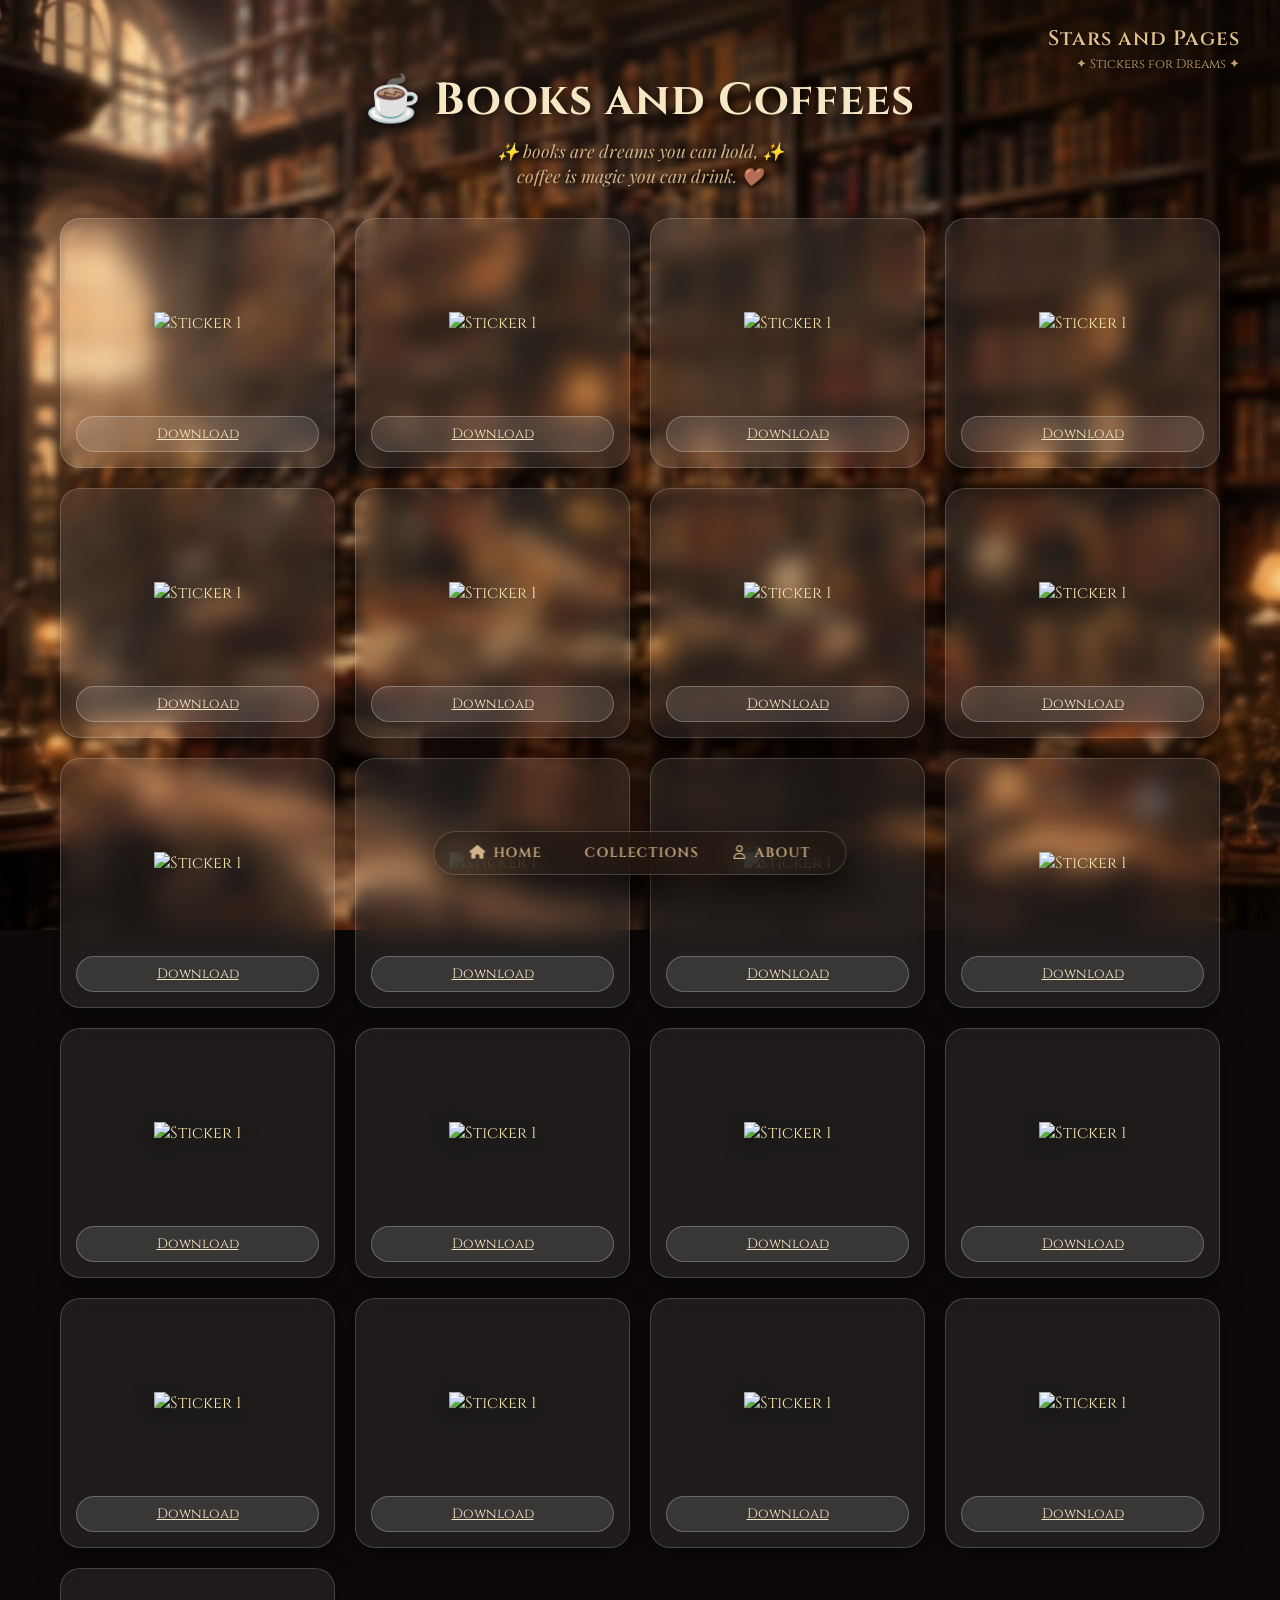
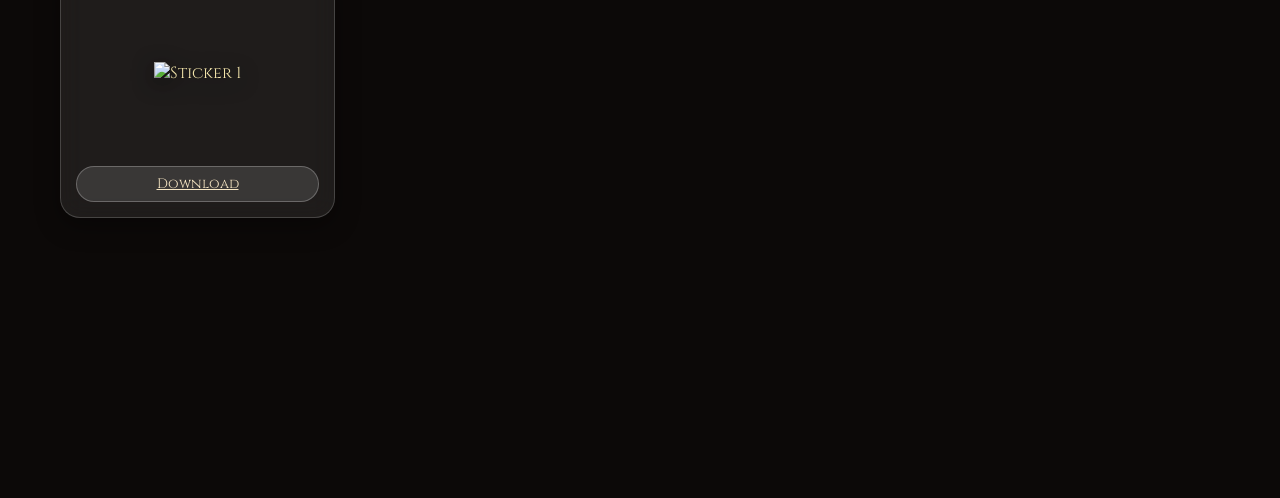
==== books.html @ 7e1c61fa "Add files via upload" ====
<!DOCTYPE html>
<html lang="en">
<head>
    <meta charset="UTF-8">
    <meta name="viewport" content="width=device-width, initial-scale=1.0">
    <title>Books and Coffees - Book Page</title>
    <!-- Font Awesome للأيقونات -->
    <link rel="stylesheet" href="https://cdnjs.cloudflare.com/ajax/libs/font-awesome/6.4.0/css/all.min.css">
    <!-- Google Fonts لتصميم الخطوط بشكل مماثل للصورة -->
    <link rel="preconnect" href="https://fonts.googleapis.com">
    <link rel="preconnect" href="https://fonts.gstatic.com" crossorigin>
    <link href="https://fonts.googleapis.com/css2?family=Cinzel:wght@400;600;700&family=Playfair+Display:ital,wght@0,400;0,600;1,400&display=swap" rel="stylesheet">
    <link rel="stylesheet" href="style.css">
</head>
<body class="book-page">

    <!-- Top Right Brand/Header -->
    <div class="book-page-brand">
        <h2>Stars and Pages</h2>
        <p>✦ Stickers for Dreams ✦</p>
    </div>

    <div class="book-page-container">
        <!-- Main Title Header -->
        <header class="book-page-header">
            <h1 class="book-page-title">☕ Books and Coffees</h1>
            <p class="book-page-subtitle">✨ books are dreams you can hold, ✨<br>coffee is magic you can drink. 🤎</p>
        </header>

                  <!-- Bottom Navigation Bar -->
  <nav class="book-page-nav">
    <a href="main.html" class="book-page-nav-item ">
      <i class="fa-solid fa-house"></i>
      <span>HOME</span>
    </a>
    <a href="collections.html" class="book-page-nav-item">
      <i class="fa-solid fa-sparkles"></i>
      <span>COLLECTIONS</span>
    </a>
    
    <a href="index.html" class="book-page-nav-item">
      <i class="fa-regular fa-user"></i>
      <span>ABOUT</span>
    </a>
  </nav>

        <!-- Cards Grid Area -->
        <main class="book-page-grid">
            
<!-- Card 1 -->
            <div class="book-page-card" data-id="1" data-title="Sticker 1" data-img="stickers/books/sticker1.png">
                <div class="book-page-img-wrapper">
                    <img src="stickers/books/1.png" alt="Sticker 1">
                </div>
                <div class="book-page-card-actions">
      
                    <a href="stickers/books/1.png" download="sticker1.png" class="book-page-download-btn">Download</a>

                </div>
            </div>

            <div class="book-page-card" data-id="1" data-title="Sticker 1" data-img="stickers/books/sticker1.png">
                <div class="book-page-img-wrapper">
                    <img src="stickers/books/2.png" alt="Sticker 1">
                </div>
                <div class="book-page-card-actions">
      
                    <a href="stickers/books/2.png" download="sticker1.png" class="book-page-download-btn">Download</a>

                </div>
            </div>

            <div class="book-page-card" data-id="1" data-title="Sticker 1" data-img="stickers/books/sticker1.png">
                <div class="book-page-img-wrapper">
                    <img src="stickers/books/3.png" alt="Sticker 1">
                </div>
                <div class="book-page-card-actions">
      
                    <a href="stickers/books/3.png" download="sticker1.png" class="book-page-download-btn">Download</a>

                </div>
            </div>

            <div class="book-page-card" data-id="1" data-title="Sticker 1" data-img="stickers/books/sticker1.png">
                <div class="book-page-img-wrapper">
                    <img src="stickers/books/4.png" alt="Sticker 1">
                </div>
                <div class="book-page-card-actions">
      
                    <a href="stickers/books/4.png" download="sticker1.png" class="book-page-download-btn">Download</a>

                </div>
            </div>

            <div class="book-page-card" data-id="1" data-title="Sticker 1" data-img="stickers/books/sticker1.png">
                <div class="book-page-img-wrapper">
                    <img src="stickers/books/5.png" alt="Sticker 1">
                </div>
                <div class="book-page-card-actions">
      
                    <a href="stickers/books/5.png" download="sticker1.png" class="book-page-download-btn">Download</a>

                </div>
            </div>

            <div class="book-page-card" data-id="1" data-title="Sticker 1" data-img="stickers/books/sticker1.png">
                <div class="book-page-img-wrapper">
                    <img src="stickers/books/6.png" alt="Sticker 1">
                </div>
                <div class="book-page-card-actions">
      
                    <a href="stickers/books/6.png" download="sticker1.png" class="book-page-download-btn">Download</a>

                </div>
            </div>

            <div class="book-page-card" data-id="1" data-title="Sticker 1" data-img="stickers/books/sticker1.png">
                <div class="book-page-img-wrapper">
                    <img src="stickers/books/7.png" alt="Sticker 1">
                </div>
                <div class="book-page-card-actions">
      
                    <a href="stickers/books/7.png" download="sticker1.png" class="book-page-download-btn">Download</a>

                </div>
            </div>

            <div class="book-page-card" data-id="1" data-title="Sticker 1" data-img="stickers/books/sticker1.png">
                <div class="book-page-img-wrapper">
                    <img src="stickers/books/8.png" alt="Sticker 1">
                </div>
                <div class="book-page-card-actions">
      
                    <a href="stickers/books/8
                    .png" download="sticker1.png" class="book-page-download-btn">Download</a>

                </div>
            </div>

            <div class="book-page-card" data-id="1" data-title="Sticker 1" data-img="stickers/books/sticker1.png">
                <div class="book-page-img-wrapper">
                    <img src="stickers/books/9.png" alt="Sticker 1">
                </div>
                <div class="book-page-card-actions">
      
                    <a href="stickers/books/9.png" download="sticker1.png" class="book-page-download-btn">Download</a>

                </div>
            </div>

            <div class="book-page-card" data-id="1" data-title="Sticker 1" data-img="stickers/books/sticker1.png">
                <div class="book-page-img-wrapper">
                    <img src="stickers/books/10.png" alt="Sticker 1">
                </div>
                <div class="book-page-card-actions">
      
                    <a href="stickers/books/10.png" download="sticker1.png" class="book-page-download-btn">Download</a>

                </div>
            </div>

            <div class="book-page-card" data-id="1" data-title="Sticker 1" data-img="stickers/books/sticker1.png">
                <div class="book-page-img-wrapper">
                    <img src="stickers/books/11.png" alt="Sticker 1">
                </div>
                <div class="book-page-card-actions">
      
                    <a href="stickers/books/11.png" download="sticker1.png" class="book-page-download-btn">Download</a>

                </div>
            </div>

            <div class="book-page-card" data-id="1" data-title="Sticker 1" data-img="stickers/books/sticker1.png">
                <div class="book-page-img-wrapper">
                    <img src="stickers/books/12.png" alt="Sticker 1">
                </div>
                <div class="book-page-card-actions">
      
                    <a href="stickers/books/12.png" download="sticker1.png" class="book-page-download-btn">Download</a>

                </div>
            </div>

            <div class="book-page-card" data-id="1" data-title="Sticker 1" data-img="stickers/books/sticker1.png">
                <div class="book-page-img-wrapper">
                    <img src="stickers/books/13.png" alt="Sticker 1">
                </div>
                <div class="book-page-card-actions">
      
                    <a href="stickers/books/13.png" download="sticker1.png" class="book-page-download-btn">Download</a>

                </div>
            </div>

            <div class="book-page-card" data-id="1" data-title="Sticker 1" data-img="stickers/books/sticker1.png">
                <div class="book-page-img-wrapper">
                    <img src="stickers/books/14.png" alt="Sticker 1">
                </div>
                <div class="book-page-card-actions">
      
                    <a href="stickers/books/14.png" download="sticker1.png" class="book-page-download-btn">Download</a>

                </div>
            </div>

            <div class="book-page-card" data-id="1" data-title="Sticker 1" data-img="stickers/books/sticker1.png">
                <div class="book-page-img-wrapper">
                    <img src="stickers/books/15.png" alt="Sticker 1">
                </div>
                <div class="book-page-card-actions">
      
                    <a href="stickers/books/15.png" download="sticker1.png" class="book-page-download-btn">Download</a>
                </div>
            </div>

            <div class="book-page-card" data-id="1" data-title="Sticker 1" data-img="stickers/books/sticker1.png">
                <div class="book-page-img-wrapper">
                    <img src="stickers/books/16.png" alt="Sticker 1">
                </div>
                <div class="book-page-card-actions">
      
                    <a href="stickers/books/16.png" download="sticker1.png" class="book-page-download-btn">Download</a>
                </div>
            </div>

            <div class="book-page-card" data-id="1" data-title="Sticker 1" data-img="stickers/books/sticker1.png">
                <div class="book-page-img-wrapper">
                    <img src="stickers/books/17.png" alt="Sticker 1">
                </div>
                <div class="book-page-card-actions">
      
                    <a href="stickers/books/17.png" download="sticker1.png" class="book-page-download-btn">Download</a>
                </div>
            </div>

            <div class="book-page-card" data-id="1" data-title="Sticker 1" data-img="stickers/books/sticker1.png">
                <div class="book-page-img-wrapper">
                    <img src="stickers/books/18.png" alt="Sticker 1">
                </div>
                <div class="book-page-card-actions">
      
                    <a href="stickers/books/18.png" download="sticker1.png" class="book-page-download-btn">Download</a>
                </div>
            </div>

            <div class="book-page-card" data-id="1" data-title="Sticker 1" data-img="stickers/books/sticker1.png">
                <div class="book-page-img-wrapper">
                    <img src="stickers/books/19.png" alt="Sticker 1">
                </div>
                <div class="book-page-card-actions">
      
                    <a href="stickers/books/19.png" download="sticker1.png" class="book-page-download-btn">Download</a>
                </div>
            </div>

            <div class="book-page-card" data-id="1" data-title="Sticker 1" data-img="stickers/books/sticker1.png">
                <div class="book-page-img-wrapper">
                    <img src="stickers/books/20.png" alt="Sticker 1">
                </div>
                <div class="book-page-card-actions">
      
                    <a href="stickers/books/20.png" download="sticker1.png" class="book-page-download-btn">Download</a>
                </div>
            </div>

            <div class="book-page-card" data-id="1" data-title="Sticker 1" data-img="stickers/books/sticker1.png">
                <div class="book-page-img-wrapper">
                    <img src="stickers/books/21.png" alt="Sticker 1">
                </div>
                <div class="book-page-card-actions">
      
                    <a href="stickers/books/21.png" download="sticker1.png" class="book-page-download-btn">Download</a>
                </div>
            </div>

        </main>

    </div>
</body>
</html>
---- style.css ----
:root {
  --font-serif: 'Cinzel', serif;
  --font-sans: 'Montserrat', sans-serif;
  --gold-warm: #e6b87d;
}

* {
  margin: 0;
  padding: 0;
  box-sizing: border-box;
}

body.room-page {
  font-family: var(--font-sans);
  color: #fff;
  height: 100vh;
  width: 100vw;
  overflow: hidden;
  
  /* وضع الصورة الثانية كخلفية كاملة ومباشرة */
  background: url('room-bg.jpg') center center / cover no-repeat;
  display: flex;
  flex-direction: column;
  justify-content: space-between;
}

/* Header Navbar */
.top-nav {
  display: flex;
  justify-content: space-between;
  align-items: center;
  padding: 20px 45px;
  font-size: 0.8rem;
  letter-spacing: 2px;
}

.top-nav a {
  color: #ddd;
  text-decoration: none;
  margin-right: 20px;
}

.icon-btn {
  background: none;
  border: none;
  color: #fff;
  font-size: 1rem;
  cursor: pointer;
  margin-left: 12px;
  position: relative;
}

.badge {
  position: absolute;
  top: -6px;
  right: -8px;
  background: #c88d66;
  color: white;
  font-size: 0.6rem;
  padding: 2px 5px;
  border-radius: 50%;
}

/* Center Titles */
.hero-header {
  text-align: center;
  margin-top: -10px;
}

.room-title {
  font-family: var(--font-serif);
  font-size: 3.5rem;
  line-height: 0.95;
  color: #f7ebd9;
  text-shadow: 0 2px 10px rgba(0, 0, 0, 0.7);
}

.room-title span {
  font-style: italic;
  font-weight: 300;
}

.planet-accent {
  font-size: 1.2rem;
  margin-top: 5px;
}

.room-subtitle {
  font-size: 0.7rem;
  letter-spacing: 3.5px;
  color: var(--gold-warm);
  margin-top: 4px;
  text-shadow: 0 1px 5px rgba(0,0,0,0.8);
}

/* Invisible Clickable Area Over Space Window */
.window-clickable-area {
  position: absolute;
  top: 22%;
  left: 50%;
  transform: translateX(-50%);
  width: 380px;
  height: 250px;
  border-radius: 120px 120px 30px 30px;
  cursor: pointer;
  z-index: 5;
}
/* Invisible Clickable Area Over Bookshelf */
.bookshelf-clickable-area {
  position: absolute;
  top: 75px;
  right: 0;
  width: 32%;
  height: calc(100% - 75px);
  cursor: pointer;
  z-index: 5;
  display: block;
}
/* Invisible Clickable Area Over Vinyl Player */
.vinyl-clickable-area {
  position: absolute;
  top: 45%;
  left: 32%;
  width: 110px;
  height: 120px;
  cursor: pointer;
  z-index: 5;
  display: block;
}

/* Overlay Cards */
.cards-container {
  display: flex;
  justify-content: center;
  gap: 20px;
  margin-bottom: 90px;
  padding: 0 20px;
  z-index: 10;
}

.card {
  width: 200px;
  height: 180px;
  border-radius: 22px;
  padding: 18px;
  display: flex;
  flex-direction: column;
  justify-content: space-between;
  align-items: center;
  text-decoration: none;
  color: #fff;
  backdrop-filter: blur(4px);
  border: 1px solid rgba(255, 255, 255, 0.25);
  transition: transform 0.3s ease, box-shadow 0.3s ease;
}

.card:hover {
  transform: translateY(-6px);
  box-shadow: 0 10px 20px rgba(0, 0, 0, 0.5);
}

.card-space { background: rgba(58, 56, 78, 0.85); }
.card-books { background: rgba(181, 126, 88, 0.85); }
.card-flowers { background: rgba(108, 117, 95, 0.85); }

.card-icon { font-size: 2.2rem; }
.card h2 { font-family: var(--font-serif); font-size: 0.85rem; letter-spacing: 1.5px; text-align: center; }
.explore-btn { color: #f0e2d0; font-size: 0.75rem; display: flex; align-items: center; gap: 6px; }

/* Bottom Floating Bar */
.bottom-nav {
  position: fixed;
  bottom: 20px;
  left: 50%;
  transform: translateX(-50%);
  background: #ecdac5;
  padding: 10px 35px;
  border-radius: 40px;
  display: flex;
  gap: 30px;
  box-shadow: 0 10px 25px rgba(0, 0, 0, 0.5);
  z-index: 100;
}

.nav-item {
  color: #4a3828;
  text-decoration: none;
  display: flex;
  align-items: center;
  gap: 8px;
  font-size: 0.75rem;
  font-weight: 600;
  letter-spacing: 1px;
}

.nav-item.active { color: #000; }
.badge-inline { background: #6b523e; color: white; border-radius: 50%; padding: 1px 5px; font-size: 0.6rem; }
/* 1. رفع العنوان والعنوان الفرعي ليكون فوق الشباك مباشرة */
.hero-header {
  position: absolute;
  top: 7%; /* رفع العنوان لأعلى الشاشة */
  left: 50%;
  transform: translateX(-50%);
  width: 100%;
  text-align: center;
  z-index: 15;
}

.room-title {
  font-family: var(--font-serif);
  font-size: 2.8rem; /* تصغير طفيف ليناسب المساحة العلوية فوق الشباك */
  line-height: 0.95;
  color: #f7ebd9;
  text-shadow: 0 2px 10px rgba(0, 0, 0, 0.8);
}

.room-subtitle {
  font-size: 0.65rem;
  letter-spacing: 3.5px;
  color: var(--gold-warm);
  margin-top: 4px;
}

/* 2. تعديل مكان البطاقات الثلاث لتكون في الأسفل بشكل متناسق فوق الملاحة السفلي */
.cards-container {
  position: absolute;
  bottom: 10px; /* تثبيت البطاقات فوق الشريط السفلي مباشرة */
  left: 50%;
  transform: translateX(-50%);
  display: flex;
  justify-content: center;
  gap: 18px;
  width: 100%;
  max-width: 800px;
  padding: 0 20px;
  z-index: 20;
}

.card {
  width: 160px;
  height: 130px;
  border-radius: 20px;
  padding: 15px;
  display: flex;
  flex-direction: column;
  justify-content: space-between;
  align-items: center;
  text-decoration: none;
  color: #fff;
  backdrop-filter: blur(8px);
  border: 1px solid rgba(255, 255, 255, 0.25);
  box-shadow: 0 8px 20px rgba(0, 0, 0, 0.4);
  transition: transform 0.3s ease, box-shadow 0.3s ease;
}

.card:hover {
  transform: translateY(-6px);
  box-shadow: 0 12px 25px rgba(0, 0, 0, 0.6);
}

/* ألوان البطاقات الثلاث */
.card-space { 
  background: rgba(62, 59, 85, 0.82); 
}

.card-books { 
  background: rgba(181, 126, 88, 0.82); 
}

.card-flowers { 
  background: rgba(108, 117, 95, 0.82); 
}

.card-icon { 
  font-size: 2rem; 
}

.card h2 { 
  font-family: var(--font-serif); 
  font-size: 0.8rem; 
  letter-spacing: 1.2px; 
  text-align: center; 
}

.explore-btn { 
  color: #f0e2d0; 
  font-size: 0.7rem; 
  display: flex; 
  align-items: center; 
  gap: 5px; 
}
* {
    margin: 0;
    padding: 0;
    box-sizing: border-box;
}

body, html {
    width: 100%;
    height: 100%;
    
    font-family: 'Cinzel', serif;
    background-color: #0c0908;
    color: #e2c18d;
}

/* الحاوية الرئيسية الواسعة */
.store-container {
    position: relative;
    width: 100%;
    height: 100vh;
    overflow: hidden;
    background: url('background.png') no-repeat center center/cover;
    display: flex;
    justify-content: center;
    align-items: center;
}

/* طبقة النصوص تتحرك مع نفس أبعاد صورة الخلفية */
.background-text-layer {
    position: absolute;
    left: 50%;
    top: 50%;
    transform: translate(-50%, -50%);
    
    width: max(100%, calc(100vh * 1.78397));
    aspect-ratio: 1536 / 861;
    
    pointer-events: none;
}

/* --- اللوحة المعلقة على اليسار (الأعلى) --- */
.top-left-board {
    position: absolute;
    left: 31.8%;
    top: 32%;
    width: 5.2%;
    text-align: center;
    font-family: 'Playfair Display', serif;
    font-style: italic;
    color: #cbb28d;
    font-size: 12px;
    line-height: 1.6;
    letter-spacing: 0.5px;
    opacity: 0.9;
}

.top-left-board .star-icon {
    margin-top: 8px;
    font-size: 9px;
}

/* --- اللوحة على الأرض على اليسار --- */
.floor-board {
    position: absolute;
    left: 2.2%;
    top: 30%;
    width: 4.5%;
    text-align: center;
    font-family: 'Playfair Display', serif;
    font-style: italic;
    color: #c3aa86;
    font-size: 12px;
    line-height: 1.6;
    letter-spacing: 0.5px;
    opacity: 0.9;
}

.floor-board .star-icon {
    margin-top: 6px;
    font-size: 9px;
}

/* --- منطقة الباب والمحتوى --- */
.door-content {
    position: absolute;
    left: 49.8%;
    top: 48%;
    transform: translate(-50%, -50%);
    width: 18%;
    display: flex;
    flex-direction: column;
    align-items: center;
    text-align: center;
    z-index: 10;
}

/* أيقونة كوكب زحل */
.planet-icon {
    margin-bottom: 2px;
    opacity: 0.95;
}

/* الشعار الرئيسي */
.brand-title {
    font-family: 'Cinzel', serif;
    font-size: 2.2vw;
    font-weight: 600;
    color: #f1d7ab;
    text-shadow: 0 0 12px rgba(235, 195, 138, 0.3);
    line-height: 1.05;
    letter-spacing: 0.5px;
    position: relative;
}

.ampersand-wrap {
    display: block;
    font-size: 2vw;
    position: relative;
}

/* السحب اليدوي الخفيف أسفل كلمة Pages */
.ampersand-wrap::after {
    content: '';
    position: absolute;
    left: -10%;
    bottom: -8px;
    width: 120%;
    height: 12px;
    border-bottom: 2px solid #e3c28d;
    border-radius: 50%;
}

/* النص الفرعي STICKERS FOR DREAMERS */
.brand-sub {
    font-family: 'Montserrat', sans-serif;
    font-size: 0.55vw;
    font-weight: 500;
    letter-spacing: 2.5px;
    color: #cca978;
    margin-top: 18px;
    margin-bottom: 12px;
}

/* الخط الفاصل البسيط */
.divider {
    display: flex;
    align-items: center;
    justify-content: center;
    width: 60%;
    margin-bottom: 15px;
    position: relative;
}

.divider::before, .divider::after {
    content: '';
    flex: 1;
    border-bottom: 1px solid #c2a172;
    height: 1px;
    background: linear-gradient(90deg, transparent, #c2a172, transparent);
}

.divider span {
    padding: 0 6px;
    font-size: 0.6vw;
    color: #c2a172;
}

/* النجوم المتناثرة خلف الشعار */
.sparkles-container {
    position: absolute;
    width: 100%;
    height: 100%;
    pointer-events: none;
}

.sparkle {
    position: absolute;
    color: #f5dcaf;
    font-size: 0.7vw;
    opacity: 0.8;
}

.sp-1 { top: -5%; left: 15%; font-size: 0.5vw; }
.sp-2 { top: 10%; right: 10%; font-size: 0.8vw; }
.sp-3 { top: 35%; left: 5%; font-size: 0.6vw; }
.sp-4 { top: 45%; right: 5%; font-size: 0.5vw; }
.sp-5 { bottom: 35%; left: 20%; font-size: 0.7vw; }

/* --- زر OPEN --- */
.open-button {
    text-decoration: none;
    background: linear-gradient(180deg, #e7cb9b 0%, #ba9863 100%);
    color: #3b2816;
    padding: 6px 28px;
    border-radius: 20px;
    display: inline-flex;
    align-items: center;
    gap: 10px;
    font-family: 'Cinzel', serif;
    font-weight: 700;
    font-size: 0.95vw;
    letter-spacing: 2px;
    box-shadow: 0 4px 15px rgba(0, 0, 0, 0.4), inset 0 1px 2px rgba(255, 255, 255, 0.6);
    border: 1px solid #ffebc2;
    transition: all 0.3s ease;
    cursor: pointer;
    margin-top: 5px;
}
.open-button:hover {
    transform: scale(1.05);
    box-shadow: 0 6px 20px rgba(231, 203, 155, 0.4), inset 0 1px 4px rgba(255, 255, 255, 0.8);
    background: linear-gradient(180deg, #ebd2a4 0%, #c4a16b 100%);
}

.btn-star {
    font-size: 0.6vw;
    color: #4a341d;
}

/* النجمة الذهبية على دواسة الباب الأرضية */
.mat-star {
    position: absolute;
    bottom: 6.8%;
    left: 49.8%;
    transform: translateX(-50%);
    color: #b59868;
    font-size: 1.2vw;
    opacity: 0.7;
}

/* =========================
   RESPONSIVE DESIGN
   ========================= */

/* التابلت */
@media (max-width: 1024px) {

    .door-content {
        width: 25%;
    }

    .brand-title {
        font-size: 3vw;
    }

    .ampersand-wrap {
        font-size: 2.7vw;
    }

    .brand-sub {
        font-size: 0.8vw;
    }

    .open-button {
        font-size: 1.2vw;
    }

    .mat-star {
        font-size: 1.5vw;
    }
}


/* الموبايل */
@media (max-width: 600px) {

    .door-content {
        width: 55%;
        left: 50%;
        top: 48%;
    }

    .brand-title {
        font-size: 6vw;
    }

    .ampersand-wrap {
        font-size: 5.5vw;
    }

    .brand-sub {
        font-size: 1.8vw;
        letter-spacing: 2px;
        margin-top: 14px;
        margin-bottom: 10px;
    }

    .divider {
        width: 75%;
    }

    .divider span {
        font-size: 2vw;
    }

    .open-button {
        font-size: 2.5vw;
        padding: 7px 22px;
        gap: 8px;
    }

    .btn-star {
        font-size: 1.8vw;
    }

    .mat-star {
        font-size: 3vw;
    }

    .planet-icon svg {
        width: 55px;
        height: 35px;
    }

    .sparkle {
        font-size: 2vw;
    }

    .sp-1 { font-size: 1.5vw; }
    .sp-2 { font-size: 2.2vw; }
    .sp-3 { font-size: 1.8vw; }
    .sp-4 { font-size: 1.5vw; }
    .sp-5 { font-size: 2vw; }
}

/* =========================================
   تنسيقات صفحة الفضاء (Space Page Only)
   ========================================= */

body.space-page {
    /* شيلنا الـ min-height: 100vh عشان نسمح للصفحة تكبر */
    height: auto; 
    min-height: 100vh;
    background: url('space-bg.jpg') no-repeat center center fixed;
    background-size: cover;
    color: #fff;
    
    /* التأكد من أن الصفحة مسموح لها تعمل Scroll */
    overflow-y: auto; 
    overflow-x: hidden;
    
    /* المساحة اللي تحت عشان الشريط ما يغطيش على آخر استيكر */
    padding-bottom: 120px; 
    padding-top: 20px;
    padding-left: 40px;
    padding-right: 40px;
}

/* 1. اللوجو فوق على اليمين/اليسار بشكل طبيعي */
body.space-page .space-top-header {
    display: flex;
    justify-content: flex-start; /* يمكنك تغييرها إلى flex-end لو عايزاه على اليمين */
    align-items: center;
    padding: 10px 0;
    margin-bottom: 20px;
}

body.space-page .space-logo {
    display: flex;
    align-items: center;
    gap: 12px;
}

body.space-page .space-logo-icon {
    font-size: 2rem;
    color: #ffd700;
}

body.space-page .space-logo h1 {
    font-family: 'Playfair Display', serif;
    font-size: 1.6rem;
    color: #ffebc2;
}

body.space-page .space-logo span {
    font-size: 0.75rem;
    color: #d1c4e9;
    display: block;
}

/* 2. شريط التنقل الصغير في الأسفل في المنتصف بلون لافندر هادئ */
body.space-page .space-bottom-nav {
    position: fixed;
    bottom: 25px;
    left: 50%;
    transform: translateX(-50%);
    
    background: rgba(230, 230, 250, 0.25); /* لافندر هادئ وشفاف للـ Glassmorphism */
    backdrop-filter: blur(12px);
    -webkit-backdrop-filter: blur(12px);
    border: 1px solid rgba(255, 255, 255, 0.3);
    
    padding: 10px 25px;
    border-radius: 40px;
    display: flex;
    align-items: center;
    gap: 20px;
    z-index: 1000;
    box-shadow: 0 8px 20px rgba(0, 0, 0, 0.2);
}

body.space-page .space-bottom-nav a {
    color: #ffffff;
    text-decoration: none;
    font-size: 0.8rem;
    font-weight: 500;
    letter-spacing: 0.8px;
    display: flex;
    align-items: center;
    gap: 6px;
    white-space: nowrap;
    transition: all 0.3s ease;
}

body.space-page .space-bottom-nav a:hover {
    color: #e6e6fa;
    text-shadow: 0 0 8px rgba(230, 230, 250, 0.8);
    transform: translateY(-2px);
}

body.space-page .space-logo {
    display: flex;
    align-items: center;
    gap: 15px;
}

body.space-page .space-logo-icon {
    font-size: 2.5rem;
    color: #ffd700;
}

body.space-page .space-logo h1 {
    font-family: 'Playfair Display', serif;
    font-size: 1.8rem;
    font-weight: 400;
    color: #fce4ec;
}

body.space-page .space-logo span {
    font-size: 0.8rem;
    color: #d1c4e9;
    display: block;
}

body.space-page .space-nav-links {
    background: rgba(255, 255, 255, 0.08);
    backdrop-filter: blur(12px);
    border: 1px solid rgba(255, 255, 255, 0.15);
    padding: 8px 25px;
    border-radius: 30px;
    display: flex;
    gap: 20px;
}

body.space-page .space-nav-links a {
    color: #e0e0e0;
    text-decoration: none;
    font-size: 0.85rem;
    letter-spacing: 1px;
    display: flex;
    align-items: center;
    gap: 6px;
    transition: 0.3s;
}

body.space-page .space-nav-links a:hover {
    color: #fff;
    text-shadow: 0 0 8px rgba(255, 255, 255, 0.6);
}

body.space-page .space-hero-title {
    text-align: center;
    margin: 30px 0 40px;
}

body.space-page .space-hero-title h2 {
    font-family: 'Playfair Display', serif;
    font-size: 3.2rem;
    font-style: italic;
    color: #fff;
    font-weight: 400;
}

body.space-page .space-hero-title p {
    font-size: 0.9rem;
    color: #cfd8dc;
    margin-top: 5px;
    letter-spacing: 1px;
}

body.space-page .space-grid-container {
    display: grid;
    grid-template-columns: repeat(4, 1fr);
    gap: 25px;
    max-width: 1200px;
    margin: 0 auto;
}

body.space-page .space-card {
    background: rgba(255, 255, 255, 0.07);
    backdrop-filter: blur(15px);
    -webkit-backdrop-filter: blur(15px);
    border: 1px solid rgba(255, 255, 255, 0.18);
    border-radius: 18px;
    padding: 15px;
    height: 220px;
    display: flex;
    flex-direction: column;
    justify-content: space-between;
    transition: transform 0.3s ease;
}

body.space-page .space-card:hover {
    transform: translateY(-5px);
    border-color: rgba(255, 255, 255, 0.3);
}

body.space-page .space-img-placeholder {
    width: 100%;
    height: 120px;
    display: flex;
    justify-content: center;
    align-items: center;
}

body.space-page .space-img-placeholder img {
    max-width: 100%;
    max-height: 100%;
    object-fit: contain;
}

body.space-page .space-card-actions {
    display: flex;
    justify-content: space-between;
    align-items: center;
    gap: 10px;
}

body.space-page .space-btn-download {
    background: rgba(255, 255, 255, 0.15);
    border: 1px solid rgba(255, 255, 255, 0.2);
    color: #fff;
    padding: 8px 20px;
    border-radius: 20px;
    text-decoration: none;
    font-size: 0.85rem;
    flex: 1;
    text-align: center;
    transition: 0.3s;
}

body.space-page .space-btn-download:hover {
    background: rgba(255, 255, 255, 0.3);
}

body.space-page .space-btn-fav {
    background: rgba(255, 255, 255, 0.15);
    border: 1px solid rgba(255, 255, 255, 0.2);
    color: #fff;
    width: 36px;
    height: 36px;
    border-radius: 50%;
    cursor: pointer;
    display: flex;
    justify-content: center;
    align-items: center;
    transition: 0.3s;
}

body.space-page .space-btn-fav:hover {
    background: rgba(255, 255, 255, 0.3);
}

body.space-page .space-btn-fav.active {
    color: #ff4081;
}

body.space-page .space-btn-fav.active i {
    font-weight: 900;
}

@media (max-width: 992px) {
    body.space-page .space-grid-container {
        grid-template-columns: repeat(2, 1fr);
    }
}
@media (max-width: 576px) {
    body.space-page .space-grid-container {
        grid-template-columns: 1fr;
    }
    body.space-page .space-navbar {
        flex-direction: column;
        gap: 15px;
    }
}
/* ============================================================
   BOOK PAGE STYLES
   All rules are prefixed to prevent style leaks to other pages.
   ============================================================ */

/* Global Reset for book-page elements */
body.book-page {
    height: auto;
    min-height: 100vh;
    background: url('backgroundbook.png') no-repeat center center fixed;
    background-size: cover;
    color: #f3e5ab;

    /* إتاحة التمرير */
    overflow-y: auto;
    overflow-x: hidden;

    /* إضافة التوسيط للـ body */
    display: flex;
    flex-direction: column;
    align-items: center; /* يضمن توسيط جميع العناصر الرئيسية في المنتصف تماماً */

    /* مساحة التمرير السفلي للـ nav */
    padding-bottom: 120px;
    padding-top: 20px;
    padding-left: 20px;
    padding-right: 20px;
}

/* توسيط الحاوية الرئيسية للمحتوى والكروت */
body.book-page .book-page-container {
    width: 100%;
    max-width: 1200px;
    margin: 0 auto; /* توسيط تلقائي من اليمين واليسار */
    display: flex;
    flex-direction: column;
    align-items: center; /* لتوسيط العنوان والعناصر داخله */
}

body.book-page * {
    box-sizing: border-box;
}

/* Header/Brand at top-right */
body.book-page .book-page-brand {
    position: absolute;
    top: 25px;
    right: 40px;
    text-align: right;
    color: #e2c08d;
    text-shadow: 1px 1px 4px rgba(0, 0, 0, 0.8);
}

body.book-page .book-page-brand h2 {
    margin: 0;
    font-size: 1.3rem;
    font-weight: 600;
    letter-spacing: 1px;
}

body.book-page .book-page-brand p {
    margin: 3px 0 0 0;
    font-size: 0.8rem;
    color: #c4a473;
}

/* Main Layout Container */
body.book-page .book-page-container {
    width: 100%;
    max-width: 1200px;
    padding: 40px 20px 120px;
    display: flex;
    flex-direction: column;
    align-items: center;
}

/* Main Section Title Header */
body.book-page .book-page-header {
    text-align: center;
    margin-bottom: 30px;
    margin-top: 10px;
}

body.book-page .book-page-title {
    font-size: 2.8rem;
    font-weight: 700;
    color: #f7e7c4;
    margin: 0 0 8px 0;
    text-shadow: 2px 2px 8px rgba(0, 0, 0, 0.8);
    letter-spacing: 1px;
}

body.book-page .book-page-subtitle {
    font-family: 'Playfair Display', serif;
    font-style: italic;
    font-size: 1.1rem;
    color: #d1b187;
    margin: 0;
    line-height: 1.4;
    text-shadow: 1px 1px 5px rgba(0, 0, 0, 0.9);
}

/* Grid Grid Display (4 Columns x 2 Rows) */
body.book-page .book-page-grid {
    display: grid;
    grid-template-columns: repeat(4, 1fr);
    gap: 20px;
    width: 100%;
    margin-bottom: 40px;
}

/* Individual Glassmorphic Card */
body.book-page .book-page-card {
    background: rgba(255, 255, 255, 0.08);
    backdrop-filter: blur(12px);
    -webkit-backdrop-filter: blur(12px);
    border: 1px solid rgba(255, 255, 255, 0.18);
    border-radius: 20px;
    padding: 20px 15px 15px;
    display: flex;
    flex-direction: column;
    align-items: center;
    justify-content: space-between;
    height: 250px;
    box-shadow: 0 8px 24px rgba(0, 0, 0, 0.35);
    transition: transform 0.3s ease, box-shadow 0.3s ease;
}

body.book-page .book-page-card:hover {
    transform: translateY(-5px);
    box-shadow: 0 12px 30px rgba(0, 0, 0, 0.5);
    border-color: rgba(247, 231, 196, 0.3);
}

/* Image Inside Card */
body.book-page .book-page-img-wrapper {
    flex-grow: 1;
    display: flex;
    align-items: center;
    justify-content: center;
    width: 100%;
}

body.book-page .book-page-img-wrapper img {
    max-width: 100%;
    max-height: 130px;
    object-fit: contain;
    filter: drop-shadow(0 5px 10px rgba(0, 0, 0, 0.5));
}

/* Card Bottom Action Row */
body.book-page .book-page-card-actions {
    display: flex;
    align-items: center;
    gap: 10px;
    width: 100%;
    margin-top: 10px;
}

/* Heart/Like Button */
body.book-page .book-page-like-btn {
    background: rgba(255, 255, 255, 0.12);
    border: 1px solid rgba(255, 255, 255, 0.25);
    color: #f7e7c4;
    width: 36px;
    height: 36px;
    border-radius: 50%;
    display: flex;
    align-items: center;
    justify-content: center;
    cursor: pointer;
    transition: all 0.2s ease;
}

body.book-page .book-page-like-btn:hover {
    background: rgba(255, 255, 255, 0.25);
    color: #ffffff;
}
/* Download Button */
body.book-page .book-page-download-btn {
    flex: 1;
    background: rgba(255, 255, 255, 0.12);
    border: 1px solid rgba(255, 255, 255, 0.25);
    color: #f7e7c4;
    padding: 8px 15px;
    border-radius: 20px;
    font-family: 'Cinzel', serif;
    font-size: 0.85rem;
    cursor: pointer;
    text-align: center;
    transition: all 0.2s ease;
}

body.book-page .book-page-download-btn:hover {
    background: rgba(255, 255, 255, 0.25);
    color: #ffffff;
}

/* Bottom Floating Navigation Bar - Fixed Position */
body.book-page .book-page-nav {
    position: fixed; /* يجعل الشريط ثابتاً أثناء التمرير */
    bottom: 25px; /* المسافة من أسفل الشاشة */
    left: 50%; /* لتوسيط الشريط أفقياً */
    transform: translateX(-50%); /* لإكمال التوسيط الدقيق أفقياً */
    z-index: 9999; /* يضمن ظهور الشريط فوق أي عنصر آخر */
    
    background: rgba(30, 20, 15, 0.55);
    backdrop-filter: blur(15px);
    -webkit-backdrop-filter: blur(15px);
    border: 1px solid rgba(255, 255, 255, 0.18);
    border-radius: 30px;
    padding: 12px 35px;
    display: flex;
    align-items: center;
    gap: 35px;
    box-shadow: 0 10px 30px rgba(0, 0, 0, 0.6);
}

body.book-page .book-page-nav-item {
    color: #d1b187;
    text-decoration: none;
    font-size: 0.85rem;
    font-weight: 600;
    letter-spacing: 1px;
    display: flex;
    align-items: center;
    gap: 8px;
    transition: color 0.2s ease;
}

body.book-page .book-page-nav-item:hover,
body.book-page .book-page-nav-item.active {
    color: #ffffff;
}

/* Responsive Scaling for smaller screens */
@media (max-width: 992px) {
    body.book-page .book-page-grid {
        grid-template-columns: repeat(2, 1fr);
    }
}

@media (max-width: 576px) {
    body.book-page .book-page-grid {
        grid-template-columns: 1fr;
    }
    
    body.book-page .book-page-brand {
        position: static;
        text-align: center;
        margin-bottom: 15px;
    }
    
    body.book-page .book-page-nav {
        flex-wrap: wrap;
        justify-content: center;
        gap: 15px;
    }
}
/* تنسيق القلب عندما يكون مضافاً للمكتبة */
body.book-page .book-page-like-btn.active i {
    color: #ef2828 !important; /* لون أحمر زاهي */
    font-weight: 900;
}

/* تحويل الأيقونة من مفرغة إلى ممتلئة */
body.book-page .book-page-like-btn.active i.fa-solid {
   color: #ff4d4d;
}

/* ==========================================
   FLOWER PAGE STYLES (flower-page)
   ========================================== */

/* Scope wrapper/body for flower page */
.flower-page-body {
    height: auto;
  min-height: 100vh;
  /* خلفية ثابتة لتجنب حدوث خلفية سوداء أثناء السكرول */
  background: url('backgroundflower.png') no-repeat center center fixed;
  background-size: cover;
  display: flex;
  flex-direction: column;
  align-items: center;
  padding: 40px 20px 100px;
  color: #ffffff;
  box-sizing: border-box;
  overflow-y: auto;
  overflow-x: auto;
}

.flower-page-body * {
  box-sizing: border-box;
  margin: 0;
  padding: 0;
  font-family: 'Segoe UI', Tahoma, Geneva, Verdana, sans-serif;
}

/* Header Section */
.flower-page-header {
  text-align: center;
  margin-bottom: 40px;
  text-shadow: 0 2px 4px rgba(0, 0, 0, 0.3);
}

.flower-page-brand-title {
  position: absolute;
  top: 20px;
  right: 30px;
  text-align: right;
  font-size: 1.2rem;
  letter-spacing: 1px;
}

.flower-page-main-title {
  font-size: 2.5rem;
  font-weight: 600;
  margin-bottom: 8px;
}

.flower-page-subtitle {
  font-size: 1rem;
  opacity: 0.9;
}

/* Stickers Grid Layout */
.flower-page-stickers-grid {
  display: grid;
  grid-template-columns: repeat(4, 1fr);
  gap: 25px;
  max-width: 1100px;
  width: 100%;
}

/* Glassmorphism Sticker Card */
.flower-page-sticker-card {
  background: rgba(255, 255, 255, 0.2);
  backdrop-filter: blur(12px);
  -webkit-backdrop-filter: blur(12px);
  border: 1px solid rgba(255, 255, 255, 0.3);
  border-radius: 20px;
  padding: 25px 15px 15px;
  display: flex;
  flex-direction: column;
  align-items: center;
  justify-content: space-between;
  height: 250px;
  box-shadow: 0 8px 32px 0 rgba(0, 0, 0, 0.15);
  transition: transform 0.3s ease;
}

.flower-page-sticker-card:hover {
  transform: translateY(-5px);
}

.flower-page-sticker-img {
  max-width: 110px;
  max-height: 110px;
  object-fit: contain;
}

/* Card Action Controls */
.flower-page-card-actions {
  display: flex;
  align-items: center;
  gap: 10px;
  width: 100%;
}

.flower-page-like-btn {
  width: 40px;
  height: 35px;
  border-radius: 20px;
  border: 1px solid rgba(255, 255, 255, 0.4);
  background: rgba(255, 255, 255, 0.25);
  color: #ffffff;
  cursor: pointer;
  display: flex;
  align-items: center;
  justify-content: center;
  font-size: 1.1rem;
  transition: all 0.3s ease;
}

/* حالة التفعيل عند الضغط على القلب (ينور أحمر) */
.flower-page-like-btn.flower-page-active {
  background: #ff4b4b;
  border-color: #ff4b4b;
  color: #ffffff;
}

.flower-page-download-btn {
  flex: 1;
  height: 35px;
  border-radius: 20px;
  border: 1px solid rgba(255, 255, 255, 0.4);
  background: rgba(255, 255, 255, 0.25);
  color: #ffffff;
  text-decoration: none;
  display: flex;
  align-items: center;
  justify-content: center;
  font-size: 0.9rem;
  cursor: pointer;
  transition: background 0.3s ease;
}

.flower-page-download-btn:hover {
  background: rgba(255, 255, 255, 0.4);
}

/* ==========================================
   FLOWER PAGE NAVIGATION BAR
   ========================================== */

.flower-page-nav-bar {
  /* التثبيت في منتصف أسفل الشاشة */
  position: fixed;
  bottom: 25px;
  left: 50%;
  transform: translateX(-50%);
  z-index: 1000;

  /* الأبعاد والمسافات */
  display: flex;
  align-items: center;
  justify-content: center;
  gap: 32px;
  padding: 12px 35px;
  height: 48px;

  /* تصميم زجاجي شفاف بنفس لون الكافيه الناعم */
  background: rgba(220, 200, 190, 0.25);
  backdrop-filter: blur(16px);
  -webkit-backdrop-filter: blur(16px);
  border: 1px solid rgba(255, 255, 255, 0.4);
  border-radius: 50px;
  box-shadow: 0 10px 30px rgba(0, 0, 0, 0.15);
}

/* التنسيق الأساسي للروابط والنصوص */
.flower-page-nav-link {
  color: #ffffff;
  text-decoration: none;
  font-family: 'Times New Roman', Times, serif, sans-serif;
  font-size: 0.85rem;
  font-weight: 500;
  letter-spacing: 1.5px;
  text-transform: uppercase;
  display: flex;
  align-items: center;
  gap: 8px;
  opacity: 0.9;
  transition: all 0.3s ease;
  text-shadow: 0 1px 3px rgba(0, 0, 0, 0.2);
}

/* تنسيق الأيقونات الناعمة */
.flower-page-nav-icon {
  font-size: 0.9rem;
  color: #ffffff;
}

/* تأثير التمرير والتفعيل (Hover & Active) */
.flower-page-nav-link:hover,
.flower-page-nav-link.flower-page-nav-active {
  opacity: 1;
  transform: translateY(-1px);
  text-shadow: 0 0 8px rgba(255, 255, 255, 0.6);
}

/* استجابة الشاشات الصغيرة (الموبايل) */
@media (max-width: 600px) {
  .flower-page-nav-bar {
    gap: 16px;
    padding: 10px 20px;
    width: 90%;
  }
  
  .flower-page-nav-link {
    font-size: 0.75rem;
    letter-spacing: 0.8px;
    gap: 5px;
  }
}

.flower-page-nav-link {
  color: #ffffff;
  text-decoration: none;
  font-size: 0.95rem;
  display: flex;
  align-items: center;
  gap: 6px;
  font-weight: 500;
}

/* Responsive Rules */
@media (max-width: 900px) {
  .flower-page-stickers-grid {
    grid-template-columns: repeat(2, 1fr);
  }
}

@media (max-width: 500px) {
  .flower-page-stickers-grid {
    grid-template-columns: 1fr;
  }
}
/* =====================================================
   MUSIC PAGE
   ALL STYLES ARE SCOPED TO .music-page
===================================================== */


/* =====================================================
   MAIN PAGE
===================================================== */

.music-page {
    position: fixed;
    inset: 0;

    width: 100%;
    height: 100vh;

    overflow-y: auto;
    overflow-x: auto;

    padding-top: 30px;
    padding-bottom: 120px;

    font-family: "Cormorant Garamond", serif;

    color: #ffffff;

    isolation: isolate;
}


/* =====================================================
   BACKGROUND
===================================================== */

.music-page__background {
    position: fixed;
    inset: 0;

    width: 100%;
    height: 100%;

    background-image:
        linear-gradient(
            rgba(8, 5, 15, 0.18),
            rgba(8, 5, 15, 0.18)
        ),
        url("backgroundmusic.jpg");

    background-size: cover;
    background-position: center;
    background-repeat: no-repeat;

    z-index: -2;

    pointer-events: none;
}


/* =====================================================
   SCROLLBAR
===================================================== */

.music-page::-webkit-scrollbar {
    width: 7px;
    height: 7px;
}

.music-page::-webkit-scrollbar-track {
    background: rgba(255, 255, 255, 0.04);
}

.music-page::-webkit-scrollbar-thumb {
    background: rgba(255, 255, 255, 0.25);
    border-radius: 20px;
}


/* =====================================================
   BRAND
===================================================== */

.music-page__brand {
    position: absolute;

    top: 32px;
    right: 5%;

    text-align: center;

    z-index: 10;
}


.music-page__brand-title {
    font-size: 30px;

    font-weight: 500;

    letter-spacing: 0.5px;
}


.music-page__brand-subtitle {
    margin-top: 2px;

    font-size: 16px;

    letter-spacing: 1px;

    opacity: 0.9;
}


/* =====================================================
   HERO
===================================================== */

.music-page__hero {
    position: relative;

    z-index: 2;

    text-align: center;

    margin-top: 105px;
    margin-bottom: 45px;
}


.music-page__title {
    margin: 0;

    font-size: clamp(42px, 5vw, 65px);

    font-weight: 500;

    font-style: italic;

    letter-spacing: 1px;

    text-shadow:
        0 0 10px rgba(255, 194, 115, 0.4);
}


.music-page__music-symbol {
    color: #e9a82f;

    margin-right: 10px;
}


.music-page__subtitle {
    margin: 8px 0 0;

    font-size: 20px;

    letter-spacing: 1px;

    color: rgba(255, 255, 255, 0.9);
}


/* =====================================================
   STICKERS GRID
===================================================== */

/* ===================================================
   CONTAINER GRID (GRID LAYOUT)
   =================================================== */

.music-page__stickers {
    position: relative;
    z-index: 2;
    width: 100%;
    max-width: 1120px;
    margin: 0 auto;
    display: grid;
    grid-template-columns: repeat(4, 1fr);
    gap: 22px;
    box-sizing: border-box;
}

/* ===================================================
   INDIVIDUAL GLASSMORPHIC CARD
   =================================================== */

.music-page__sticker {
    background: rgba(255, 255, 255, 0.08);
    backdrop-filter: blur(12px);
    -webkit-backdrop-filter: blur(12px);
    border: 1px solid rgba(255, 255, 255, 0.18);
    border-radius: 20px;
    padding: 20px 15px 15px;
    display: flex;
    flex-direction: column;
    align-items: center;
    justify-content: space-between;
    height: 250px;
    box-shadow: 0 8px 24px rgba(0, 0, 0, 0.35);
    transition: transform 0.3s ease, box-shadow 0.3s ease, border-color 0.3s ease;
    box-sizing: border-box;
}

.music-page__sticker:hover {
    transform: translateY(-5px);
    box-shadow: 0 12px 30px rgba(0, 0, 0, 0.5);
    border-color: rgba(247, 231, 196, 0.3);
}

/* ===================================================
   IMAGE INSIDE CARD (IMAGE WRAPPER & IMG)
   =================================================== */

.music-page__sticker-img-wrapper {
    flex-grow: 1;
    display: flex;
    align-items: center;
    justify-content: center;
    width: 100%;
}

.music-page__sticker-img-wrapper img,
.music-page__sticker-image {
    max-width: 100%;
    max-height: 130px;
    object-fit: contain;
    filter: drop-shadow(0 6px 12px rgba(0, 0, 0, 0.3));
    transition: transform 0.3s ease;
}

.music-pagesticker:hover .music-pagesticker-img-wrapper img,
.music-pagesticker:hover .music-pagesticker-image {
    transform: scale(1.05);
}

/* ===================================================
   STICKER IMAGE AREA
   =================================================== */

.music-page__sticker-image {
    display: block;
    width: 100%;
    max-width: 175px;
    height: 185px;
    object-fit: contain;
    filter: drop-shadow(0 6px 12px rgba(0, 0, 0, 0.30));
    transition: transform 0.3s ease;
}

.music-pagesticker:hover .music-pagesticker-image {
    transform: scale(1.05);
}


/* =====================================================
   DOWNLOAD BUTTON
===================================================== */

.music-page__download {
    width: 100%;

    height: 38px;

    display: flex;

    align-items: center;
    justify-content: center;

    border-radius: 22px;

    text-decoration: none;

    color: rgba(255, 255, 255, 0.95);

    font-size: 17px;

    letter-spacing: 0.3px;

    background:
        rgba(255, 255, 255, 0.15);

    border:
        1px solid rgba(255, 255, 255, 0.13);

    transition:
        background 0.2s ease,
        transform 0.2s ease;
}


.music-page__download:hover {
    background:
        rgba(255, 255, 255, 0.25);

    transform: scale(1.01);
}


/* =====================================================
   SIMPLE BOTTOM NAVIGATION
===================================================== */

.music-page__nav {
    position: fixed;

    left: 50%;
    bottom: 22px;

    transform: translateX(-50%);

    z-index: 100;

    width: min(570px, 82%);

    min-height: 45px;

    padding: 6px 18px;

    display: flex;

    align-items: center;
    justify-content: space-around;

    gap: 25px;

    border-radius: 28px;

    background:
        rgba(70, 63, 72, 0.62);

    border:
        1px solid rgba(255, 255, 255, 0.16);

    backdrop-filter: blur(12px);
    -webkit-backdrop-filter: blur(12px);

    box-shadow:
        0 6px 25px rgba(0, 0, 0, 0.25);
}


/* =====================================================
   NAV LINKS
===================================================== */

.music-page__nav-link {
    display: flex;

    align-items: center;

    justify-content: center;

    gap: 7px;

    color: rgba(255, 255, 255, 0.92);

    text-decoration: none;

    font-size: 16px;

    letter-spacing: 0.3px;

    white-space: nowrap;

    transition:
        opacity 0.2s ease,
        transform 0.2s ease;
}


.music-page__nav-link:hover {
    opacity: 0.75;

    transform: translateY(-1px);
}


/* =====================================================
   SIMPLE OUTLINE ICONS
===================================================== */

.music-page__nav-icon {
    width: 19px;
    height: 19px;

    flex-shrink: 0;

    color: currentColor;
}


/* =====================================================
   TABLET
===================================================== */

@media (max-width: 1050px) {

    .music-page__stickers {
        width: 90%;

        grid-template-columns:
            repeat(2, minmax(220px, 1fr));
    }

}


/* =====================================================
   MOBILE
===================================================== */

@media (max-width: 600px) {

    .music-page {
        padding-bottom: 105px;
    }


    .music-page__brand {
        top: 18px;
        right: 18px;
    }


    .music-page__brand-title {
        font-size: 21px;
    }


    .music-page__brand-subtitle {
        font-size: 12px;
    }


    .music-page__hero {
        margin-top: 92px;
        margin-bottom: 35px;
    }


    .music-page__title {
        font-size: 37px;
    }


    .music-page__subtitle {
        font-size: 16px;
    }


    .music-page__stickers {
        width: 88%;

        grid-template-columns: 1fr;

        gap: 20px;
    }


    .music-page__sticker {
        height: 280px;
    }


    .music-page__sticker-image {
        width: 185px;
        height: 195px;
    }


    .music-page__nav {
        width: 94%;

        bottom: 13px;

        min-height: 50px;

        padding: 6px 12px;

        gap: 8px;
    }


    .music-page__nav-link {
        font-size: 13px;

        gap: 4px;
    }


    .music-page__nav-icon {
        width: 17px;
        height: 17px;
    }

}
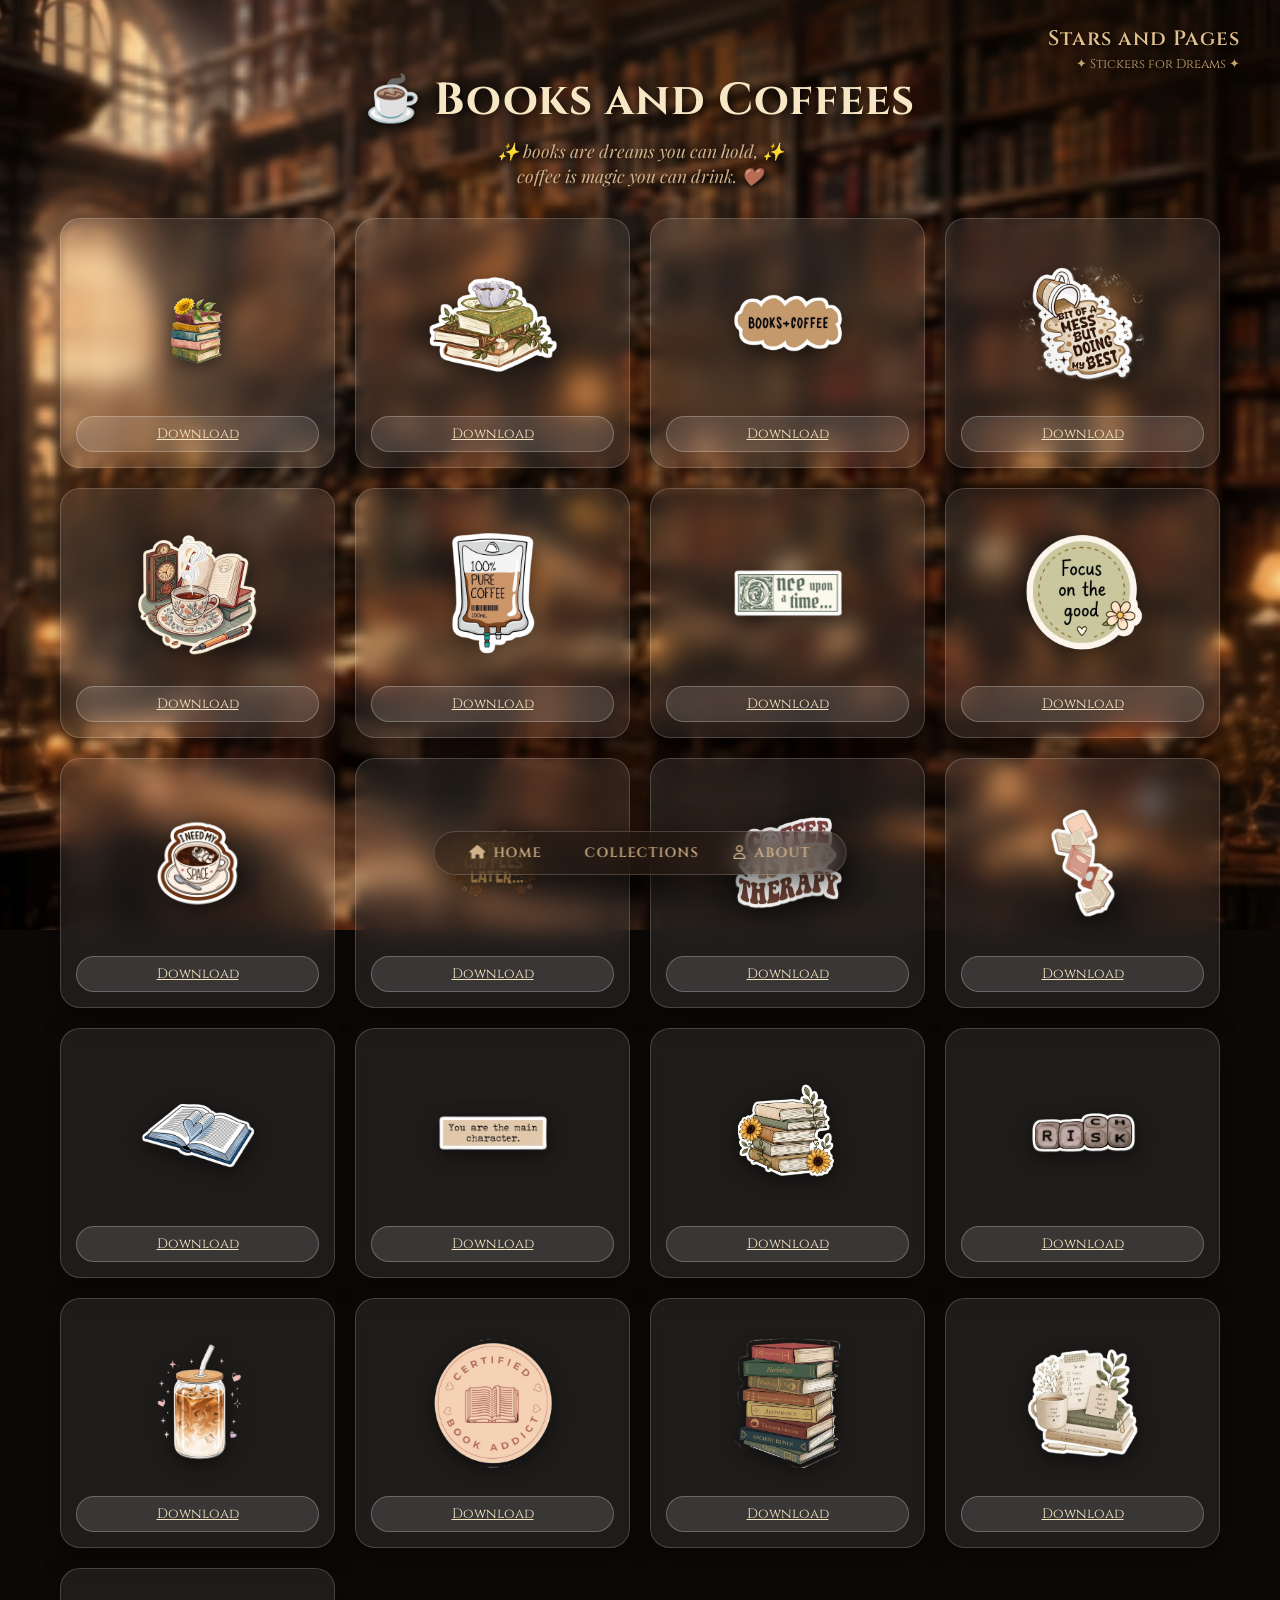
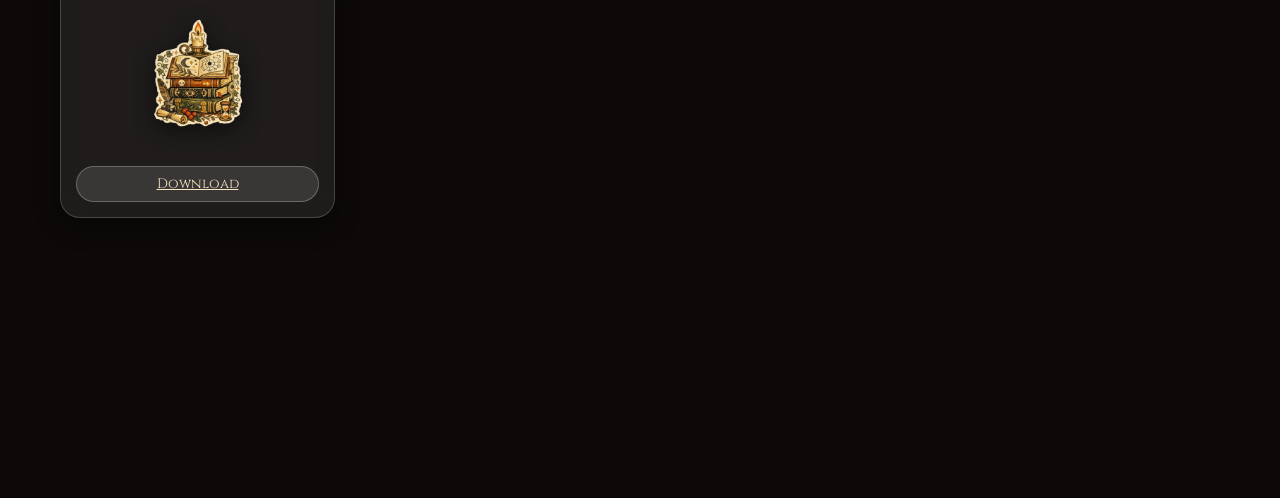
==== commit 9e7b0772: "Add files via upload" ====
--- a/books.html
+++ b/books.html
@@ -50,226 +50,225 @@
 <!-- Card 1 -->
             <div class="book-page-card" data-id="1" data-title="Sticker 1" data-img="stickers/books/sticker1.png">
                 <div class="book-page-img-wrapper">
-                    <img src="stickers/books/1.png" alt="Sticker 1">
-                </div>
-                <div class="book-page-card-actions">
-      
-                    <a href="stickers/books/1.png" download="sticker1.png" class="book-page-download-btn">Download</a>
-
-                </div>
-            </div>
-
-            <div class="book-page-card" data-id="1" data-title="Sticker 1" data-img="stickers/books/sticker1.png">
-                <div class="book-page-img-wrapper">
-                    <img src="stickers/books/2.png" alt="Sticker 1">
-                </div>
-                <div class="book-page-card-actions">
-      
-                    <a href="stickers/books/2.png" download="sticker1.png" class="book-page-download-btn">Download</a>
-
-                </div>
-            </div>
-
-            <div class="book-page-card" data-id="1" data-title="Sticker 1" data-img="stickers/books/sticker1.png">
-                <div class="book-page-img-wrapper">
-                    <img src="stickers/books/3.png" alt="Sticker 1">
-                </div>
-                <div class="book-page-card-actions">
-      
-                    <a href="stickers/books/3.png" download="sticker1.png" class="book-page-download-btn">Download</a>
-
-                </div>
-            </div>
-
-            <div class="book-page-card" data-id="1" data-title="Sticker 1" data-img="stickers/books/sticker1.png">
-                <div class="book-page-img-wrapper">
-                    <img src="stickers/books/4.png" alt="Sticker 1">
-                </div>
-                <div class="book-page-card-actions">
-      
-                    <a href="stickers/books/4.png" download="sticker1.png" class="book-page-download-btn">Download</a>
-
-                </div>
-            </div>
-
-            <div class="book-page-card" data-id="1" data-title="Sticker 1" data-img="stickers/books/sticker1.png">
-                <div class="book-page-img-wrapper">
-                    <img src="stickers/books/5.png" alt="Sticker 1">
-                </div>
-                <div class="book-page-card-actions">
-      
-                    <a href="stickers/books/5.png" download="sticker1.png" class="book-page-download-btn">Download</a>
-
-                </div>
-            </div>
-
-            <div class="book-page-card" data-id="1" data-title="Sticker 1" data-img="stickers/books/sticker1.png">
-                <div class="book-page-img-wrapper">
-                    <img src="stickers/books/6.png" alt="Sticker 1">
-                </div>
-                <div class="book-page-card-actions">
-      
-                    <a href="stickers/books/6.png" download="sticker1.png" class="book-page-download-btn">Download</a>
-
-                </div>
-            </div>
-
-            <div class="book-page-card" data-id="1" data-title="Sticker 1" data-img="stickers/books/sticker1.png">
-                <div class="book-page-img-wrapper">
-                    <img src="stickers/books/7.png" alt="Sticker 1">
-                </div>
-                <div class="book-page-card-actions">
-      
-                    <a href="stickers/books/7.png" download="sticker1.png" class="book-page-download-btn">Download</a>
-
-                </div>
-            </div>
-
-            <div class="book-page-card" data-id="1" data-title="Sticker 1" data-img="stickers/books/sticker1.png">
-                <div class="book-page-img-wrapper">
-                    <img src="stickers/books/8.png" alt="Sticker 1">
-                </div>
-                <div class="book-page-card-actions">
-      
-                    <a href="stickers/books/8
-                    .png" download="sticker1.png" class="book-page-download-btn">Download</a>
-
-                </div>
-            </div>
-
-            <div class="book-page-card" data-id="1" data-title="Sticker 1" data-img="stickers/books/sticker1.png">
-                <div class="book-page-img-wrapper">
-                    <img src="stickers/books/9.png" alt="Sticker 1">
-                </div>
-                <div class="book-page-card-actions">
-      
-                    <a href="stickers/books/9.png" download="sticker1.png" class="book-page-download-btn">Download</a>
-
-                </div>
-            </div>
-
-            <div class="book-page-card" data-id="1" data-title="Sticker 1" data-img="stickers/books/sticker1.png">
-                <div class="book-page-img-wrapper">
-                    <img src="stickers/books/10.png" alt="Sticker 1">
-                </div>
-                <div class="book-page-card-actions">
-      
-                    <a href="stickers/books/10.png" download="sticker1.png" class="book-page-download-btn">Download</a>
-
-                </div>
-            </div>
-
-            <div class="book-page-card" data-id="1" data-title="Sticker 1" data-img="stickers/books/sticker1.png">
-                <div class="book-page-img-wrapper">
-                    <img src="stickers/books/11.png" alt="Sticker 1">
-                </div>
-                <div class="book-page-card-actions">
-      
-                    <a href="stickers/books/11.png" download="sticker1.png" class="book-page-download-btn">Download</a>
-
-                </div>
-            </div>
-
-            <div class="book-page-card" data-id="1" data-title="Sticker 1" data-img="stickers/books/sticker1.png">
-                <div class="book-page-img-wrapper">
-                    <img src="stickers/books/12.png" alt="Sticker 1">
-                </div>
-                <div class="book-page-card-actions">
-      
-                    <a href="stickers/books/12.png" download="sticker1.png" class="book-page-download-btn">Download</a>
-
-                </div>
-            </div>
-
-            <div class="book-page-card" data-id="1" data-title="Sticker 1" data-img="stickers/books/sticker1.png">
-                <div class="book-page-img-wrapper">
-                    <img src="stickers/books/13.png" alt="Sticker 1">
-                </div>
-                <div class="book-page-card-actions">
-      
-                    <a href="stickers/books/13.png" download="sticker1.png" class="book-page-download-btn">Download</a>
-
-                </div>
-            </div>
-
-            <div class="book-page-card" data-id="1" data-title="Sticker 1" data-img="stickers/books/sticker1.png">
-                <div class="book-page-img-wrapper">
-                    <img src="stickers/books/14.png" alt="Sticker 1">
-                </div>
-                <div class="book-page-card-actions">
-      
-                    <a href="stickers/books/14.png" download="sticker1.png" class="book-page-download-btn">Download</a>
-
-                </div>
-            </div>
-
-            <div class="book-page-card" data-id="1" data-title="Sticker 1" data-img="stickers/books/sticker1.png">
-                <div class="book-page-img-wrapper">
-                    <img src="stickers/books/15.png" alt="Sticker 1">
-                </div>
-                <div class="book-page-card-actions">
-      
-                    <a href="stickers/books/15.png" download="sticker1.png" class="book-page-download-btn">Download</a>
-                </div>
-            </div>
-
-            <div class="book-page-card" data-id="1" data-title="Sticker 1" data-img="stickers/books/sticker1.png">
-                <div class="book-page-img-wrapper">
-                    <img src="stickers/books/16.png" alt="Sticker 1">
-                </div>
-                <div class="book-page-card-actions">
-      
-                    <a href="stickers/books/16.png" download="sticker1.png" class="book-page-download-btn">Download</a>
-                </div>
-            </div>
-
-            <div class="book-page-card" data-id="1" data-title="Sticker 1" data-img="stickers/books/sticker1.png">
-                <div class="book-page-img-wrapper">
-                    <img src="stickers/books/17.png" alt="Sticker 1">
-                </div>
-                <div class="book-page-card-actions">
-      
-                    <a href="stickers/books/17.png" download="sticker1.png" class="book-page-download-btn">Download</a>
-                </div>
-            </div>
-
-            <div class="book-page-card" data-id="1" data-title="Sticker 1" data-img="stickers/books/sticker1.png">
-                <div class="book-page-img-wrapper">
-                    <img src="stickers/books/18.png" alt="Sticker 1">
-                </div>
-                <div class="book-page-card-actions">
-      
-                    <a href="stickers/books/18.png" download="sticker1.png" class="book-page-download-btn">Download</a>
-                </div>
-            </div>
-
-            <div class="book-page-card" data-id="1" data-title="Sticker 1" data-img="stickers/books/sticker1.png">
-                <div class="book-page-img-wrapper">
-                    <img src="stickers/books/19.png" alt="Sticker 1">
-                </div>
-                <div class="book-page-card-actions">
-      
-                    <a href="stickers/books/19.png" download="sticker1.png" class="book-page-download-btn">Download</a>
-                </div>
-            </div>
-
-            <div class="book-page-card" data-id="1" data-title="Sticker 1" data-img="stickers/books/sticker1.png">
-                <div class="book-page-img-wrapper">
-                    <img src="stickers/books/20.png" alt="Sticker 1">
-                </div>
-                <div class="book-page-card-actions">
-      
-                    <a href="stickers/books/20.png" download="sticker1.png" class="book-page-download-btn">Download</a>
-                </div>
-            </div>
-
-            <div class="book-page-card" data-id="1" data-title="Sticker 1" data-img="stickers/books/sticker1.png">
-                <div class="book-page-img-wrapper">
-                    <img src="stickers/books/21.png" alt="Sticker 1">
-                </div>
-                <div class="book-page-card-actions">
-      
-                    <a href="stickers/books/21.png" download="sticker1.png" class="book-page-download-btn">Download</a>
+                    <img src="books/1.png" alt="Sticker 1">
+                </div>
+                <div class="book-page-card-actions">
+      
+                    <a href="books/1.png" download="sticker1.png" class="book-page-download-btn">Download</a>
+
+                </div>
+            </div>
+
+            <div class="book-page-card" data-id="1" data-title="Sticker 1" data-img="stickers/books/sticker1.png">
+                <div class="book-page-img-wrapper">
+                    <img src="books/2.png" alt="Sticker 1">
+                </div>
+                <div class="book-page-card-actions">
+      
+                    <a href="books/2.png" download="sticker1.png" class="book-page-download-btn">Download</a>
+
+                </div>
+            </div>
+
+            <div class="book-page-card" data-id="1" data-title="Sticker 1" data-img="stickers/books/sticker1.png">
+                <div class="book-page-img-wrapper">
+                    <img src="books/3.png" alt="Sticker 1">
+                </div>
+                <div class="book-page-card-actions">
+      
+                    <a href="books/3.png" download="sticker1.png" class="book-page-download-btn">Download</a>
+
+                </div>
+            </div>
+
+            <div class="book-page-card" data-id="1" data-title="Sticker 1" data-img="stickers/books/sticker1.png">
+                <div class="book-page-img-wrapper">
+                    <img src="books/4.png" alt="Sticker 1">
+                </div>
+                <div class="book-page-card-actions">
+      
+                    <a href="books/4.png" download="sticker1.png" class="book-page-download-btn">Download</a>
+
+                </div>
+            </div>
+
+            <div class="book-page-card" data-id="1" data-title="Sticker 1" data-img="stickers/books/sticker1.png">
+                <div class="book-page-img-wrapper">
+                    <img src="books/5.png" alt="Sticker 1">
+                </div>
+                <div class="book-page-card-actions">
+      
+                    <a href="books/5.png" download="sticker1.png" class="book-page-download-btn">Download</a>
+
+                </div>
+            </div>
+
+            <div class="book-page-card" data-id="1" data-title="Sticker 1" data-img="stickers/books/sticker1.png">
+                <div class="book-page-img-wrapper">
+                    <img src="books/6.png" alt="Sticker 1">
+                </div>
+                <div class="book-page-card-actions">
+      
+                    <a href="books/6.png" download="sticker1.png" class="book-page-download-btn">Download</a>
+
+                </div>
+            </div>
+
+            <div class="book-page-card" data-id="1" data-title="Sticker 1" data-img="stickers/books/sticker1.png">
+                <div class="book-page-img-wrapper">
+                    <img src="books/7.png" alt="Sticker 1">
+                </div>
+                <div class="book-page-card-actions">
+      
+                    <a href="books/7.png" download="sticker1.png" class="book-page-download-btn">Download</a>
+
+                </div>
+            </div>
+
+            <div class="book-page-card" data-id="1" data-title="Sticker 1" data-img="stickers/books/sticker1.png">
+                <div class="book-page-img-wrapper">
+                    <img src="books/8.png" alt="Sticker 1">
+                </div>
+                <div class="book-page-card-actions">
+      
+                    <a href="books/8.png" download="sticker1.png" class="book-page-download-btn">Download</a>
+
+                </div>
+            </div>
+
+            <div class="book-page-card" data-id="1" data-title="Sticker 1" data-img="stickers/books/sticker1.png">
+                <div class="book-page-img-wrapper">
+                    <img src="books/9.png" alt="Sticker 1">
+                </div>
+                <div class="book-page-card-actions">
+      
+                    <a href="books/9.png" download="sticker1.png" class="book-page-download-btn">Download</a>
+
+                </div>
+            </div>
+
+            <div class="book-page-card" data-id="1" data-title="Sticker 1" data-img="stickers/books/sticker1.png">
+                <div class="book-page-img-wrapper">
+                    <img src="books/10.png" alt="Sticker 1">
+                </div>
+                <div class="book-page-card-actions">
+      
+                    <a href="books/10.png" download="sticker1.png" class="book-page-download-btn">Download</a>
+
+                </div>
+            </div>
+
+            <div class="book-page-card" data-id="1" data-title="Sticker 1" data-img="stickers/books/sticker1.png">
+                <div class="book-page-img-wrapper">
+                    <img src="books/11.png" alt="Sticker 1">
+                </div>
+                <div class="book-page-card-actions">
+      
+                    <a href="books/11.png" download="sticker1.png" class="book-page-download-btn">Download</a>
+
+                </div>
+            </div>
+
+            <div class="book-page-card" data-id="1" data-title="Sticker 1" data-img="stickers/books/sticker1.png">
+                <div class="book-page-img-wrapper">
+                    <img src="books/12.png" alt="Sticker 1">
+                </div>
+                <div class="book-page-card-actions">
+      
+                    <a href="books/12.png" download="sticker1.png" class="book-page-download-btn">Download</a>
+
+                </div>
+            </div>
+
+            <div class="book-page-card" data-id="1" data-title="Sticker 1" data-img="stickers/books/sticker1.png">
+                <div class="book-page-img-wrapper">
+                    <img src="books/13.png" alt="Sticker 1">
+                </div>
+                <div class="book-page-card-actions">
+      
+                    <a href="books/13.png" download="sticker1.png" class="book-page-download-btn">Download</a>
+
+                </div>
+            </div>
+
+            <div class="book-page-card" data-id="1" data-title="Sticker 1" data-img="stickers/books/sticker1.png">
+                <div class="book-page-img-wrapper">
+                    <img src="books/14.png" alt="Sticker 1">
+                </div>
+                <div class="book-page-card-actions">
+      
+                    <a href="books/14.png" download="sticker1.png" class="book-page-download-btn">Download</a>
+
+                </div>
+            </div>
+
+            <div class="book-page-card" data-id="1" data-title="Sticker 1" data-img="stickers/books/sticker1.png">
+                <div class="book-page-img-wrapper">
+                    <img src="books/15.png" alt="Sticker 1">
+                </div>
+                <div class="book-page-card-actions">
+      
+                    <a href="books/15.png" download="sticker1.png" class="book-page-download-btn">Download</a>
+                </div>
+            </div>
+
+            <div class="book-page-card" data-id="1" data-title="Sticker 1" data-img="stickers/books/sticker1.png">
+                <div class="book-page-img-wrapper">
+                    <img src="books/16.png" alt="Sticker 1">
+                </div>
+                <div class="book-page-card-actions">
+      
+                    <a href="books/16.png" download="sticker1.png" class="book-page-download-btn">Download</a>
+                </div>
+            </div>
+
+            <div class="book-page-card" data-id="1" data-title="Sticker 1" data-img="stickers/books/sticker1.png">
+                <div class="book-page-img-wrapper">
+                    <img src="books/17.png" alt="Sticker 1">
+                </div>
+                <div class="book-page-card-actions">
+      
+                    <a href="books/17.png" download="sticker1.png" class="book-page-download-btn">Download</a>
+                </div>
+            </div>
+
+            <div class="book-page-card" data-id="1" data-title="Sticker 1" data-img="stickers/books/sticker1.png">
+                <div class="book-page-img-wrapper">
+                    <img src="books/18.png" alt="Sticker 1">
+                </div>
+                <div class="book-page-card-actions">
+      
+                    <a href="books/18.png" download="sticker1.png" class="book-page-download-btn">Download</a>
+                </div>
+            </div>
+
+            <div class="book-page-card" data-id="1" data-title="Sticker 1" data-img="stickers/books/sticker1.png">
+                <div class="book-page-img-wrapper">
+                    <img src="books/19.png" alt="Sticker 1">
+                </div>
+                <div class="book-page-card-actions">
+      
+                    <a href="books/19.png" download="sticker1.png" class="book-page-download-btn">Download</a>
+                </div>
+            </div>
+
+            <div class="book-page-card" data-id="1" data-title="Sticker 1" data-img="stickers/books/sticker1.png">
+                <div class="book-page-img-wrapper">
+                    <img src="books/20.png" alt="Sticker 1">
+                </div>
+                <div class="book-page-card-actions">
+      
+                    <a href="books/20.png" download="sticker1.png" class="book-page-download-btn">Download</a>
+                </div>
+            </div>
+
+            <div class="book-page-card" data-id="1" data-title="Sticker 1" data-img="stickers/books/sticker1.png">
+                <div class="book-page-img-wrapper">
+                    <img src="books/21.png" alt="Sticker 1">
+                </div>
+                <div class="book-page-card-actions">
+      
+                    <a href="books/21.png" download="sticker1.png" class="book-page-download-btn">Download</a>
                 </div>
             </div>
 
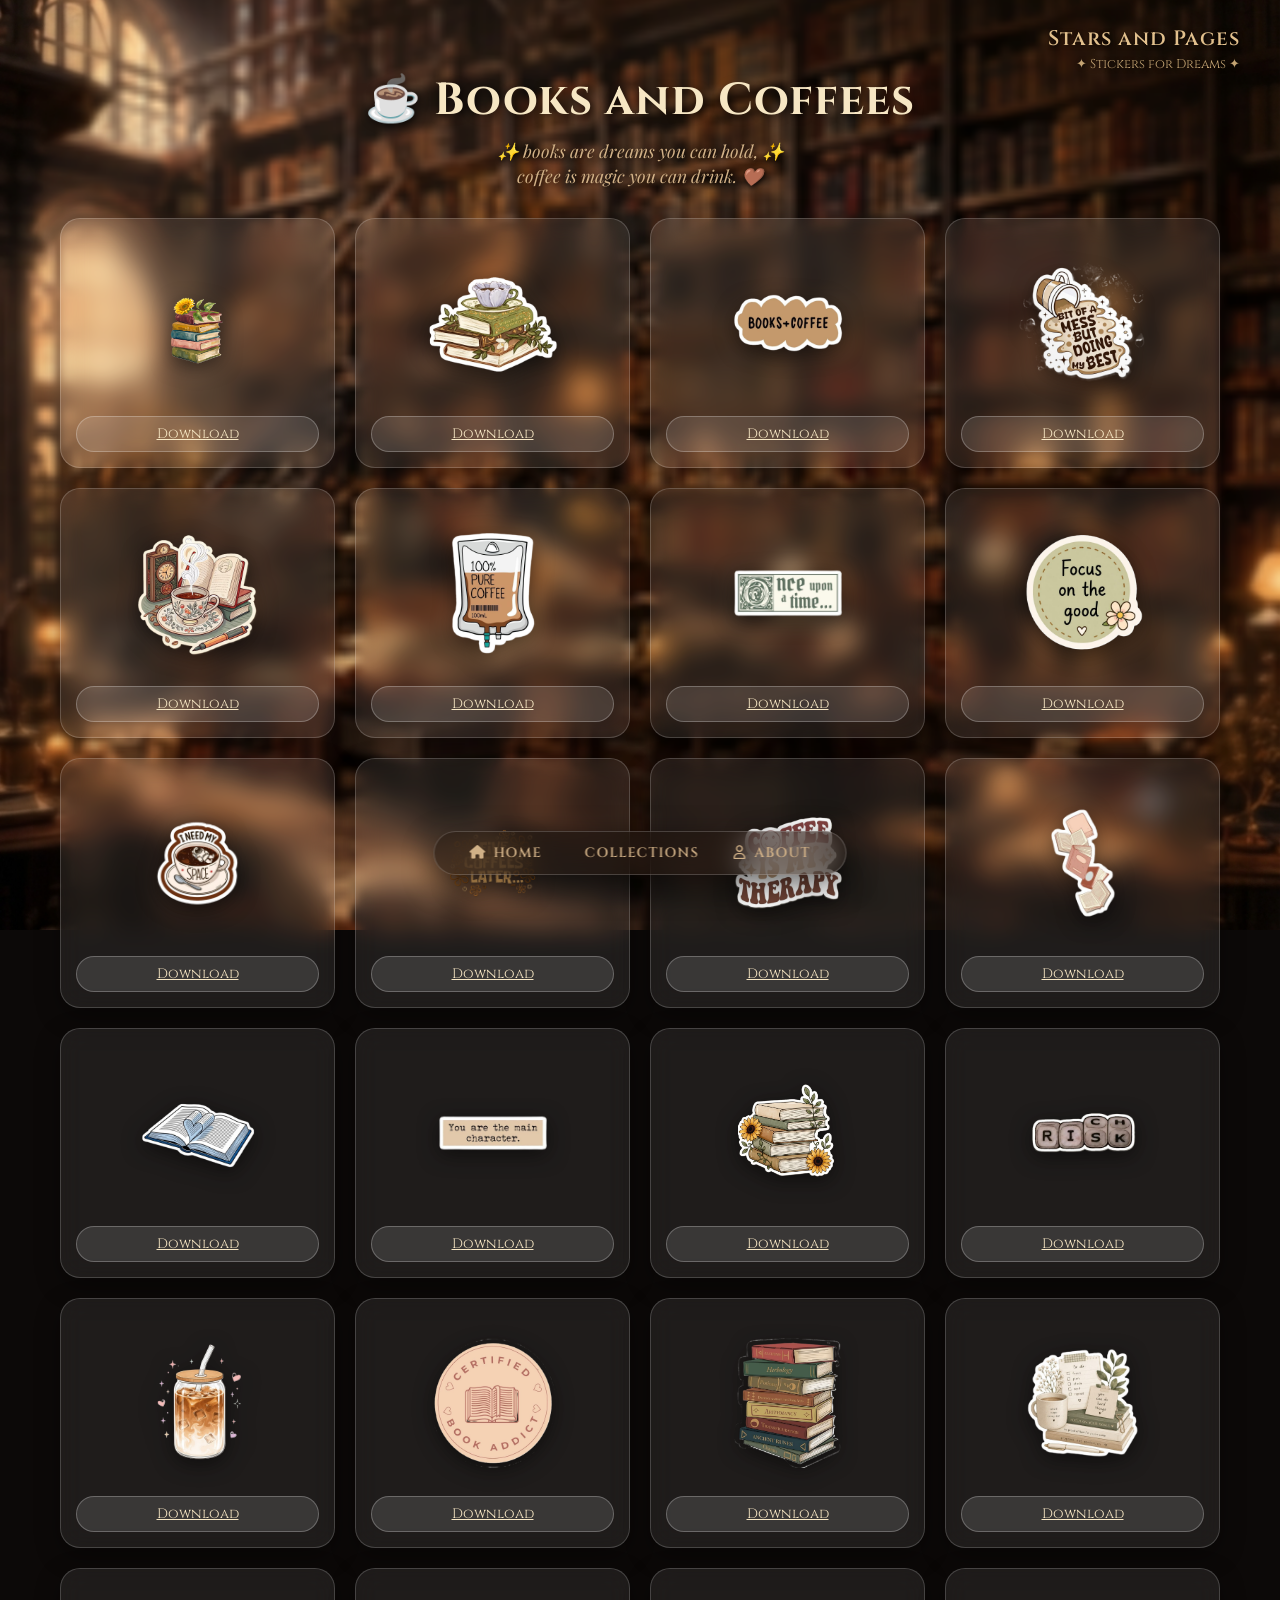
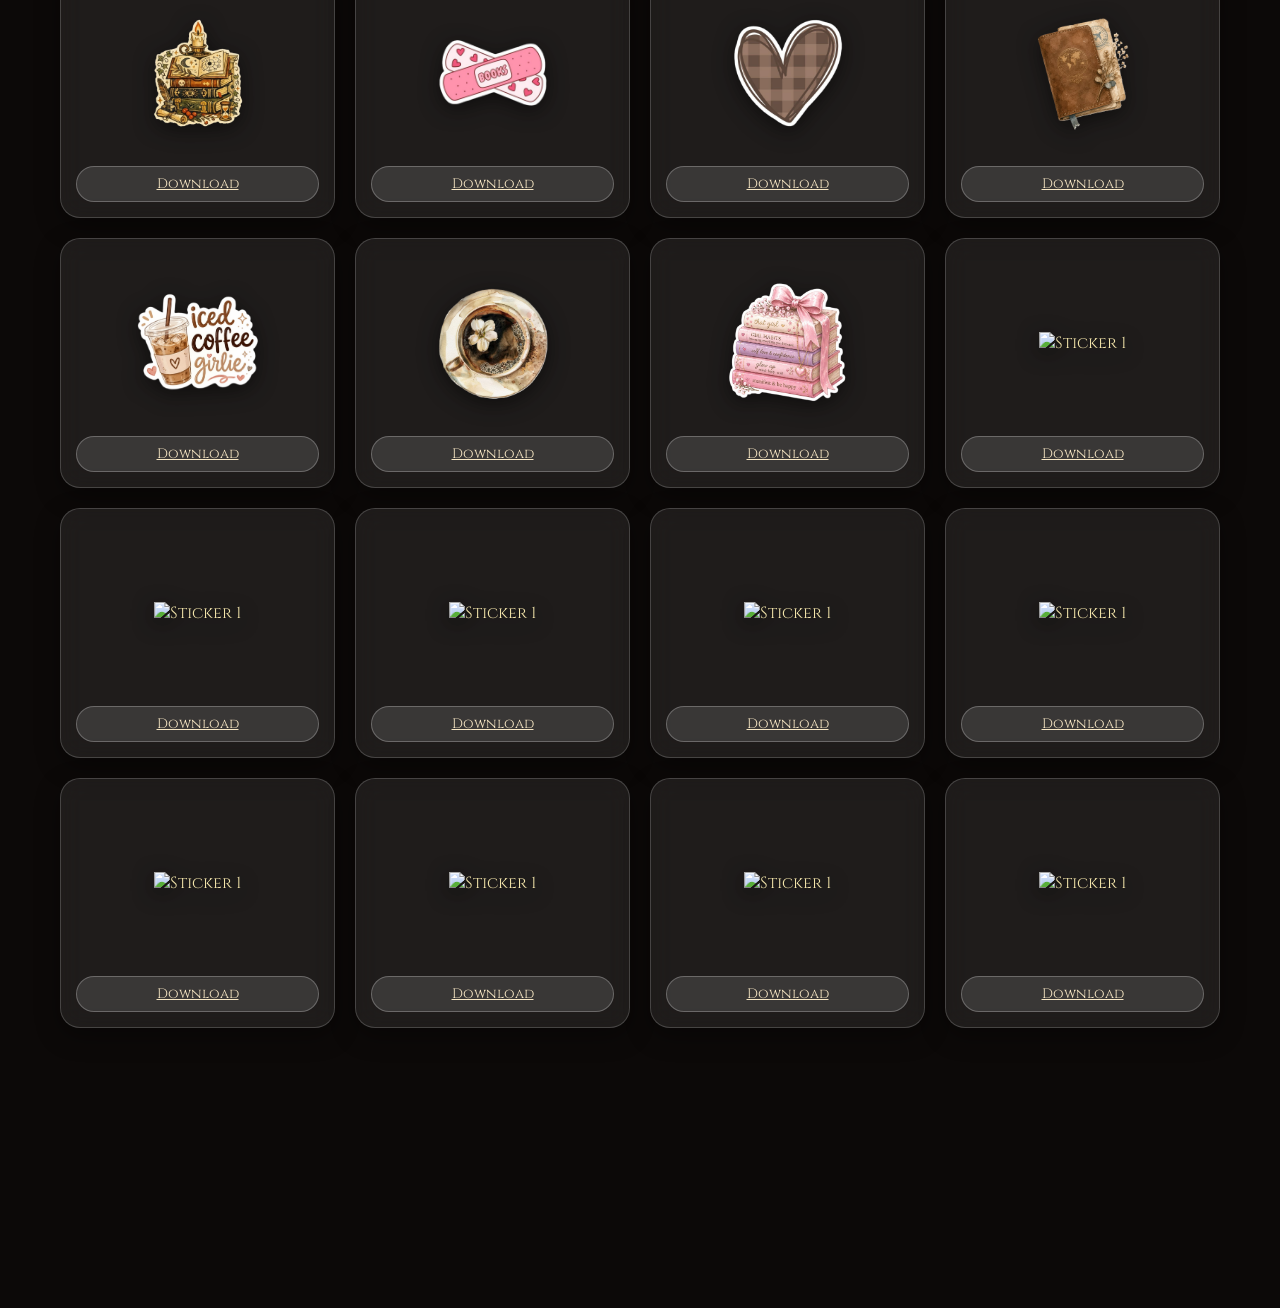
==== commit 099ae66c: "Update books.html" ====
--- a/books.html
+++ b/books.html
@@ -11,6 +11,16 @@
     <link rel="preconnect" href="https://fonts.gstatic.com" crossorigin>
     <link href="https://fonts.googleapis.com/css2?family=Cinzel:wght@400;600;700&family=Playfair+Display:ital,wght@0,400;0,600;1,400&display=swap" rel="stylesheet">
     <link rel="stylesheet" href="style.css">
+<!-- Google tag (gtag.js) -->
+<script async src="https://www.googletagmanager.com/gtag/js?id=G-B5FS4BJM8R"></script>
+<script>
+  window.dataLayer = window.dataLayer || [];
+  function gtag(){dataLayer.push(arguments);}
+  gtag('js', new Date());
+
+  gtag('config', 'G-B5FS4BJM8R');
+</script>
+    
 </head>
 <body class="book-page">
 
@@ -272,8 +282,144 @@
                 </div>
             </div>
 
+            <div class="book-page-card" data-id="1" data-title="Sticker 1" data-img="stickers/books/sticker1.png">
+                <div class="book-page-img-wrapper">
+                    <img src="books/22.png" alt="Sticker 1">
+                </div>
+                <div class="book-page-card-actions">
+                    <a href="books/22.png" download="sticker1.png" class="book-page-download-btn">Download</a>
+                </div>
+            </div>
+
+            <div class="book-page-card" data-id="1" data-title="Sticker 1" data-img="stickers/books/sticker1.png">
+                <div class="book-page-img-wrapper">
+                    <img src="books/23.png" alt="Sticker 1">
+                </div>
+                <div class="book-page-card-actions">
+                    <a href="books/23.png" download="sticker1.png" class="book-page-download-btn">Download</a>
+                </div>
+            </div>
+
+            <div class="book-page-card" data-id="1" data-title="Sticker 1" data-img="stickers/books/sticker1.png">
+                <div class="book-page-img-wrapper">
+                    <img src="books/24.png" alt="Sticker 1">
+                </div>
+                <div class="book-page-card-actions">
+                    <a href="books/24.png" download="sticker1.png" class="book-page-download-btn">Download</a>
+                </div>
+            </div>
+
+            <div class="book-page-card" data-id="1" data-title="Sticker 1" data-img="stickers/books/sticker1.png">
+                <div class="book-page-img-wrapper">
+                    <img src="books/25.png" alt="Sticker 1">
+                </div>
+                <div class="book-page-card-actions">
+                    <a href="books/25.png" download="sticker1.png" class="book-page-download-btn">Download</a>
+                </div>
+            </div>
+
+            <div class="book-page-card" data-id="1" data-title="Sticker 1" data-img="stickers/books/sticker1.png">
+                <div class="book-page-img-wrapper">
+                    <img src="books/26.png" alt="Sticker 1">
+                </div>
+                <div class="book-page-card-actions">
+                    <a href="books/26.png" download="sticker1.png" class="book-page-download-btn">Download</a>
+                </div>
+            </div>
+
+            <div class="book-page-card" data-id="1" data-title="Sticker 1" data-img="stickers/books/sticker1.png">
+                <div class="book-page-img-wrapper">
+                    <img src="books/27.png" alt="Sticker 1">
+                </div>
+                <div class="book-page-card-actions">
+                    <a href="books/27.png" download="sticker1.png" class="book-page-download-btn">Download</a>
+                </div>
+            </div>
+
+            <div class="book-page-card" data-id="1" data-title="Sticker 1" data-img="stickers/books/sticker1.png">
+                <div class="book-page-img-wrapper">
+                    <img src="books/28.png" alt="Sticker 1">
+                </div>
+                <div class="book-page-card-actions">
+                    <a href="books/28.png" download="sticker1.png" class="book-page-download-btn">Download</a>
+                </div>
+            </div>
+
+            <div class="book-page-card" data-id="1" data-title="Sticker 1" data-img="stickers/books/sticker1.png">
+                <div class="book-page-img-wrapper">
+                    <img src="books/29.png" alt="Sticker 1">
+                </div>
+                <div class="book-page-card-actions">
+                    <a href="books/29.png" download="sticker1.png" class="book-page-download-btn">Download</a>
+                </div>
+            </div>
+
+            <div class="book-page-card" data-id="1" data-title="Sticker 1" data-img="stickers/books/sticker1.png">
+                <div class="book-page-img-wrapper">
+                    <img src="books/30.png" alt="Sticker 1">
+                </div>
+                <div class="book-page-card-actions">
+                    <a href="books/30.png" download="sticker1.png" class="book-page-download-btn">Download</a>
+                </div>
+            </div>
+
+            <div class="book-page-card" data-id="1" data-title="Sticker 1" data-img="stickers/books/sticker1.png">
+                <div class="book-page-img-wrapper">
+                    <img src="books/31.png" alt="Sticker 1">
+                </div>
+                <div class="book-page-card-actions">
+                    <a href="books/31.png" download="sticker1.png" class="book-page-download-btn">Download</a>
+                </div>
+            </div>
+
+            <div class="book-page-card" data-id="1" data-title="Sticker 1" data-img="stickers/books/sticker1.png">
+                <div class="book-page-img-wrapper">
+                    <img src="books/32.png" alt="Sticker 1">
+                </div>
+                <div class="book-page-card-actions">
+                    <a href="books/32.png" download="sticker1.png" class="book-page-download-btn">Download</a>
+                </div>
+            </div>
+
+            <div class="book-page-card" data-id="1" data-title="Sticker 1" data-img="stickers/books/sticker1.png">
+                <div class="book-page-img-wrapper">
+                    <img src="books/33.png" alt="Sticker 1">
+                </div>
+                <div class="book-page-card-actions">
+                    <a href="books/33.png" download="sticker1.png" class="book-page-download-btn">Download</a>
+                </div>
+            </div>
+
+            <div class="book-page-card" data-id="1" data-title="Sticker 1" data-img="stickers/books/sticker1.png">
+                <div class="book-page-img-wrapper">
+                    <img src="books/34.png" alt="Sticker 1">
+                </div>
+                <div class="book-page-card-actions">
+                    <a href="books/34.png" download="sticker1.png" class="book-page-download-btn">Download</a>
+                </div>
+            </div>
+
+            <div class="book-page-card" data-id="1" data-title="Sticker 1" data-img="stickers/books/sticker1.png">
+                <div class="book-page-img-wrapper">
+                    <img src="books/35.png" alt="Sticker 1">
+                </div>
+                <div class="book-page-card-actions">
+                    <a href="books/35.png" download="sticker1.png" class="book-page-download-btn">Download</a>
+                </div>
+            </div>
+
+            <div class="book-page-card" data-id="1" data-title="Sticker 1" data-img="stickers/books/sticker1.png">
+                <div class="book-page-img-wrapper">
+                    <img src="books/36.png" alt="Sticker 1">
+                </div>
+                <div class="book-page-card-actions">
+                    <a href="books/36.png" download="sticker1.png" class="book-page-download-btn">Download</a>
+                </div>
+            </div>
+
+
         </main>
 
     </div>
 </body>
-</html>+</html>
--- a/style.css
+++ b/style.css
@@ -152,6 +152,7 @@
   backdrop-filter: blur(4px);
   border: 1px solid rgba(255, 255, 255, 0.25);
   transition: transform 0.3s ease, box-shadow 0.3s ease;
+  box-sizing: border-box; /* لضمان عدم خروج Padding عن أبعاد الكرت */
 }
 
 .card:hover {
@@ -163,9 +164,56 @@
 .card-books { background: rgba(181, 126, 88, 0.85); }
 .card-flowers { background: rgba(108, 117, 95, 0.85); }
 
-.card-icon { font-size: 2.2rem; }
-.card h2 { font-family: var(--font-serif); font-size: 0.85rem; letter-spacing: 1.5px; text-align: center; }
-.explore-btn { color: #f0e2d0; font-size: 0.75rem; display: flex; align-items: center; gap: 6px; }
+.card-icon { 
+  font-size: 2.2rem; 
+}
+
+.card h2 { 
+  font-family: var(--font-serif); 
+  font-size: 0.85rem; 
+  letter-spacing: 1.5px; 
+  text-align: center; 
+  overflow-wrap: break-word; /* يمنع خروج الكلمات الطويلة خارج الكرت */
+}
+
+.explore-btn { 
+  color: #f0e2d0; 
+  font-size: 0.75rem; 
+  display: flex; 
+  align-items: center; 
+  gap: 6px; 
+}
+
+/* responsive design for mobile */
+@media (max-width: 600px) {
+  .cards-container {
+    gap: 12px; /* تقليل المسافة بين الكروت */
+    padding: 0 10px;
+  }
+
+  .card {
+    width: 150px; /* تصغير عرض الكرت تناسباً مع الموبايل */
+    height: 150px; /* تصغير ارتفاع الكرت */
+    padding: 12px;
+  }
+
+  .card-icon {
+    font-size: 1.3rem; /* تصغير حجم الأيقونة لترك مساحة أكبر للنص */
+  }
+
+  .card h2 {
+    font-size: 0.65rem;
+    letter-spacing: 0.5px;
+    line-height: 1.2;
+    text-align: center;
+    white-space: normal;
+    word-break: break-word; /* يضمن كسر النص داخل الحدود */
+  }
+
+  .explore-btn {
+    font-size: 0.65rem;
+  }
+}
 
 /* Bottom Floating Bar */
 .bottom-nav {
@@ -174,7 +222,7 @@
   left: 50%;
   transform: translateX(-50%);
   background: #ecdac5;
-  padding: 10px 35px;
+  padding: 15px 35px;
   border-radius: 40px;
   display: flex;
   gap: 30px;
@@ -191,6 +239,151 @@
   font-size: 0.75rem;
   font-weight: 600;
   letter-spacing: 1px;
+}
+
+/* =========================
+   MOBILE RESPONSIVE
+   ========================= */
+
+@media (max-width: 600px) {
+  body.room-page {
+    width: 100%;
+    height: 100vh;
+    min-height: 600px;
+    overflow: hidden;
+  }
+}
+
+  body.room-page {
+    width: 100%;
+    height: 100vh;
+    min-height: 600px;
+    background-position: center center;
+    background-size: cover;
+  }
+
+  /* Top Navigation */
+  .top-nav {
+    width: 100%;
+    padding: 16px 18px;
+    font-size: 0.65rem;
+    letter-spacing: 1.2px;
+  }
+
+  .top-nav a {
+    margin-right: 10px;
+  }
+
+  .nav-center {
+    font-size: 0.6rem;
+    letter-spacing: 1px;
+    text-align: center;
+    white-space: nowrap;
+  }
+
+  .icon-btn {
+    font-size: 0.9rem;
+    margin-left: 7px;
+  }
+
+  /* Main Title */
+  .hero-header {
+    top: 10%;
+    width: 100%;
+    padding: 0 15px;
+  }
+
+  .room-title {
+    font-size: clamp(2rem, 10vw, 2.8rem);
+    line-height: 0.95;
+  }
+
+  /* Space clickable area */
+  .window-clickable-area {
+    top: 23%;
+    width: 70vw;
+    max-width: 380px;
+    height: 27vh;
+  }
+
+  /* Bookshelf clickable area */
+  .bookshelf-clickable-area {
+    top: 75px;
+    right: 0;
+    width: 28%;
+    height: calc(100% - 75px);
+  }
+
+  /* Vinyl clickable area */
+  .vinyl-clickable-area {
+    top: 45%;
+    left: 30%;
+    width: 90px;
+    height: 100px;
+  }
+
+  /* Category Cards */
+  .cards-container {
+    bottom: 88px;
+    width: 100%;
+    max-width: none;
+    padding: 0 12px;
+    gap: 8px;
+  }
+
+  .card {
+    width: calc((100vw - 40px) / 3);
+    max-width: 160px;
+    height: 125px;
+    padding: 10px 6px;
+    border-radius: 18px;
+  }
+
+  .card-icon {
+    font-size: 1.7rem;
+  }
+
+  .card h2 {
+    font-size: clamp(0.55rem, 2.5vw, 0.8rem);
+    letter-spacing: 0.7px;
+    line-height: 1.2;
+  }
+
+  .explore-btn {
+    font-size: 0.6rem;
+    gap: 4px;
+  }
+
+  /* Bottom Navigation */
+  .bottom-nav {
+    bottom: 12px;
+    width: calc(100% - 30px);
+    max-width: 360px;
+    padding: 9px 15px;
+    justify-content: space-around;
+    gap: 5px;
+  }
+
+  .nav-item {
+    gap: 5px;
+    font-size: 0.6rem;
+    letter-spacing: 0.5px;
+    white-space: nowrap;
+  }
+}
+
+@media (max-width: 600px) {
+
+  .card h2 {
+    font-size: 0.65rem;
+    letter-spacing: 0.5px;
+    line-height: 1.25;
+    text-align: center;
+    white-space: normal;
+    width: 100%;
+    max-width: 100%;
+  }
+
 }
 
 .nav-item.active { color: #000; }
@@ -237,8 +430,8 @@
 }
 
 .card {
-  width: 160px;
-  height: 130px;
+  width: 150px;
+  height: auto;
   border-radius: 20px;
   padding: 15px;
   display: flex;
@@ -278,7 +471,7 @@
 .card h2 { 
   font-family: var(--font-serif); 
   font-size: 0.8rem; 
-  letter-spacing: 1.2px; 
+  letter-spacing: 0.8px; 
   text-align: center; 
 }
 
@@ -1138,7 +1331,6 @@
     }
     
     body.book-page .book-page-nav {
-        flex-wrap: wrap;
         justify-content: center;
         gap: 15px;
     }
@@ -1185,6 +1377,7 @@
 /* Header Section */
 .flower-page-header {
   text-align: center;
+  margin-top: 35px;
   margin-bottom: 40px;
   text-shadow: 0 2px 4px rgba(0, 0, 0, 0.3);
 }
@@ -1216,6 +1409,7 @@
   gap: 25px;
   max-width: 1100px;
   width: 100%;
+  margin-top: 35px;
 }
 
 /* Glassmorphism Sticker Card */
@@ -1253,28 +1447,6 @@
   width: 100%;
 }
 
-.flower-page-like-btn {
-  width: 40px;
-  height: 35px;
-  border-radius: 20px;
-  border: 1px solid rgba(255, 255, 255, 0.4);
-  background: rgba(255, 255, 255, 0.25);
-  color: #ffffff;
-  cursor: pointer;
-  display: flex;
-  align-items: center;
-  justify-content: center;
-  font-size: 1.1rem;
-  transition: all 0.3s ease;
-}
-
-/* حالة التفعيل عند الضغط على القلب (ينور أحمر) */
-.flower-page-like-btn.flower-page-active {
-  background: #ff4b4b;
-  border-color: #ff4b4b;
-  color: #ffffff;
-}
-
 .flower-page-download-btn {
   flex: 1;
   height: 35px;
@@ -1889,4 +2061,4 @@
         height: 17px;
     }
 
-}+}
